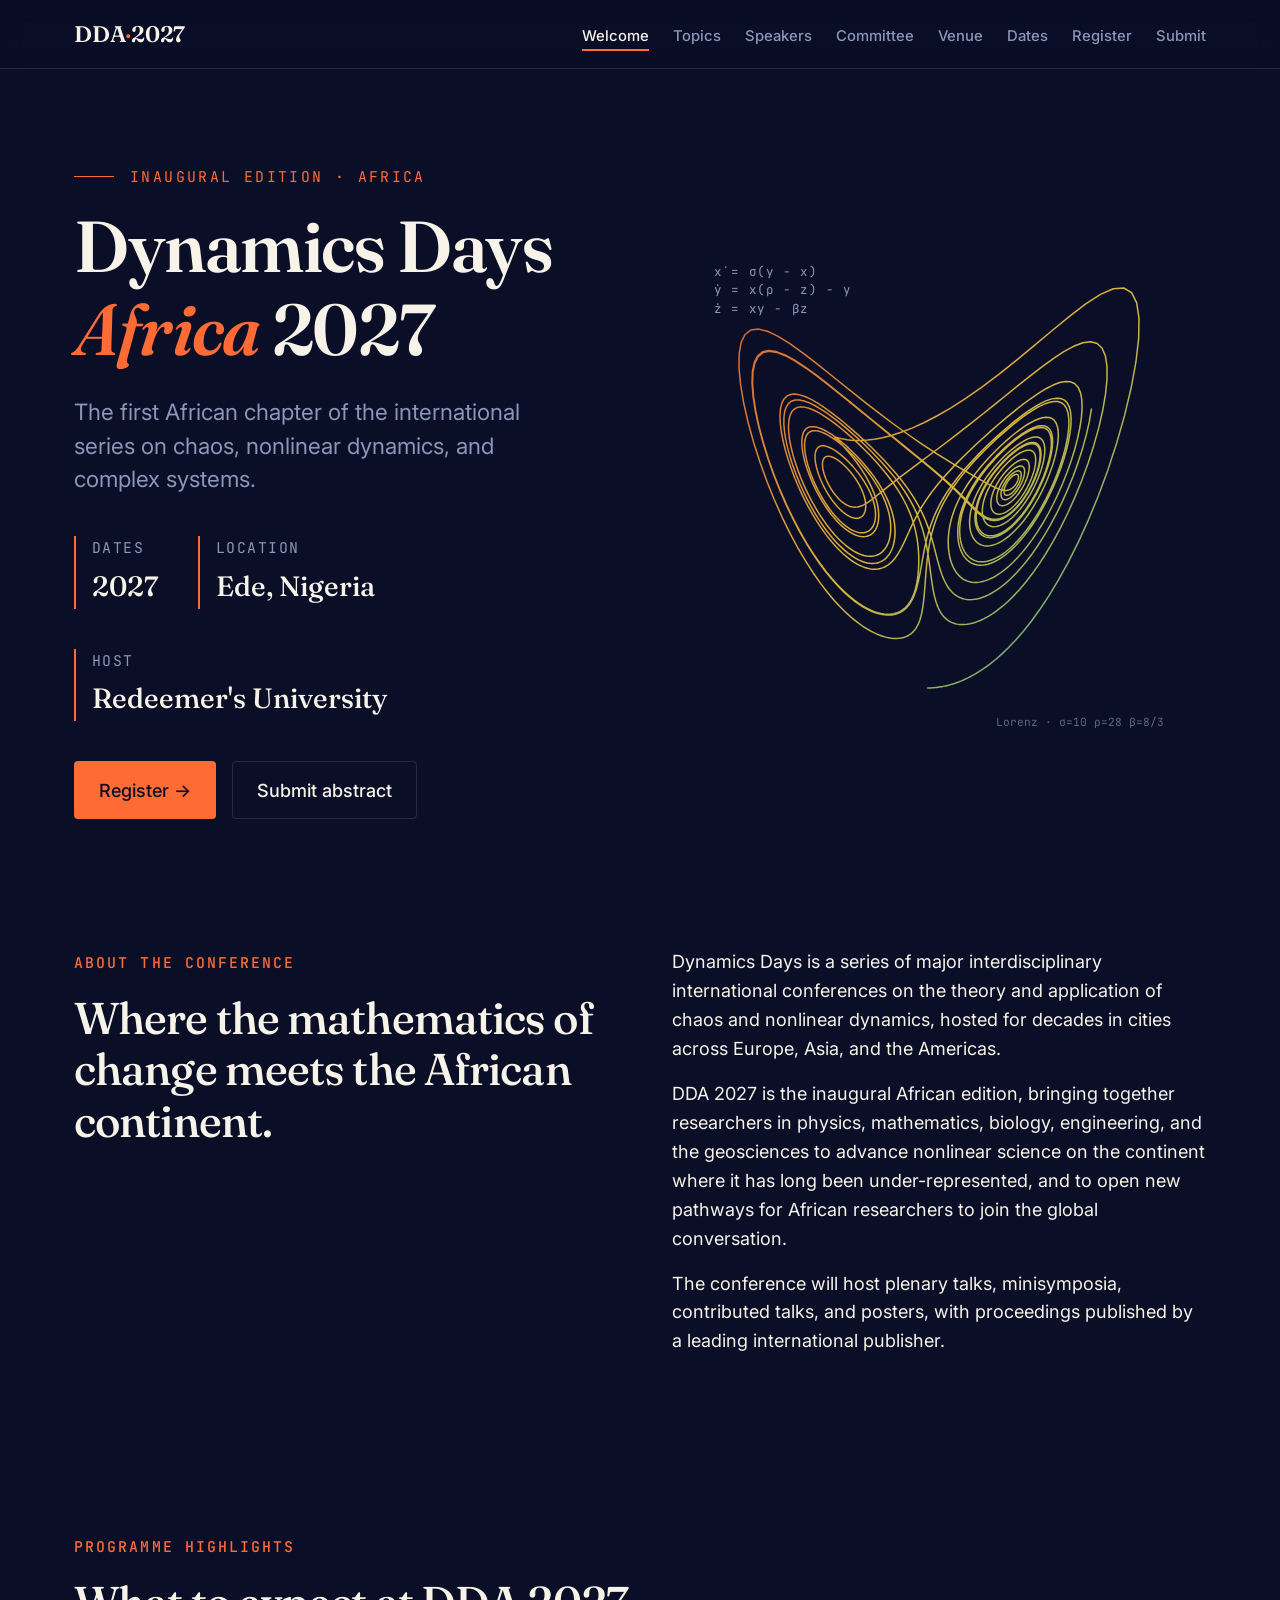
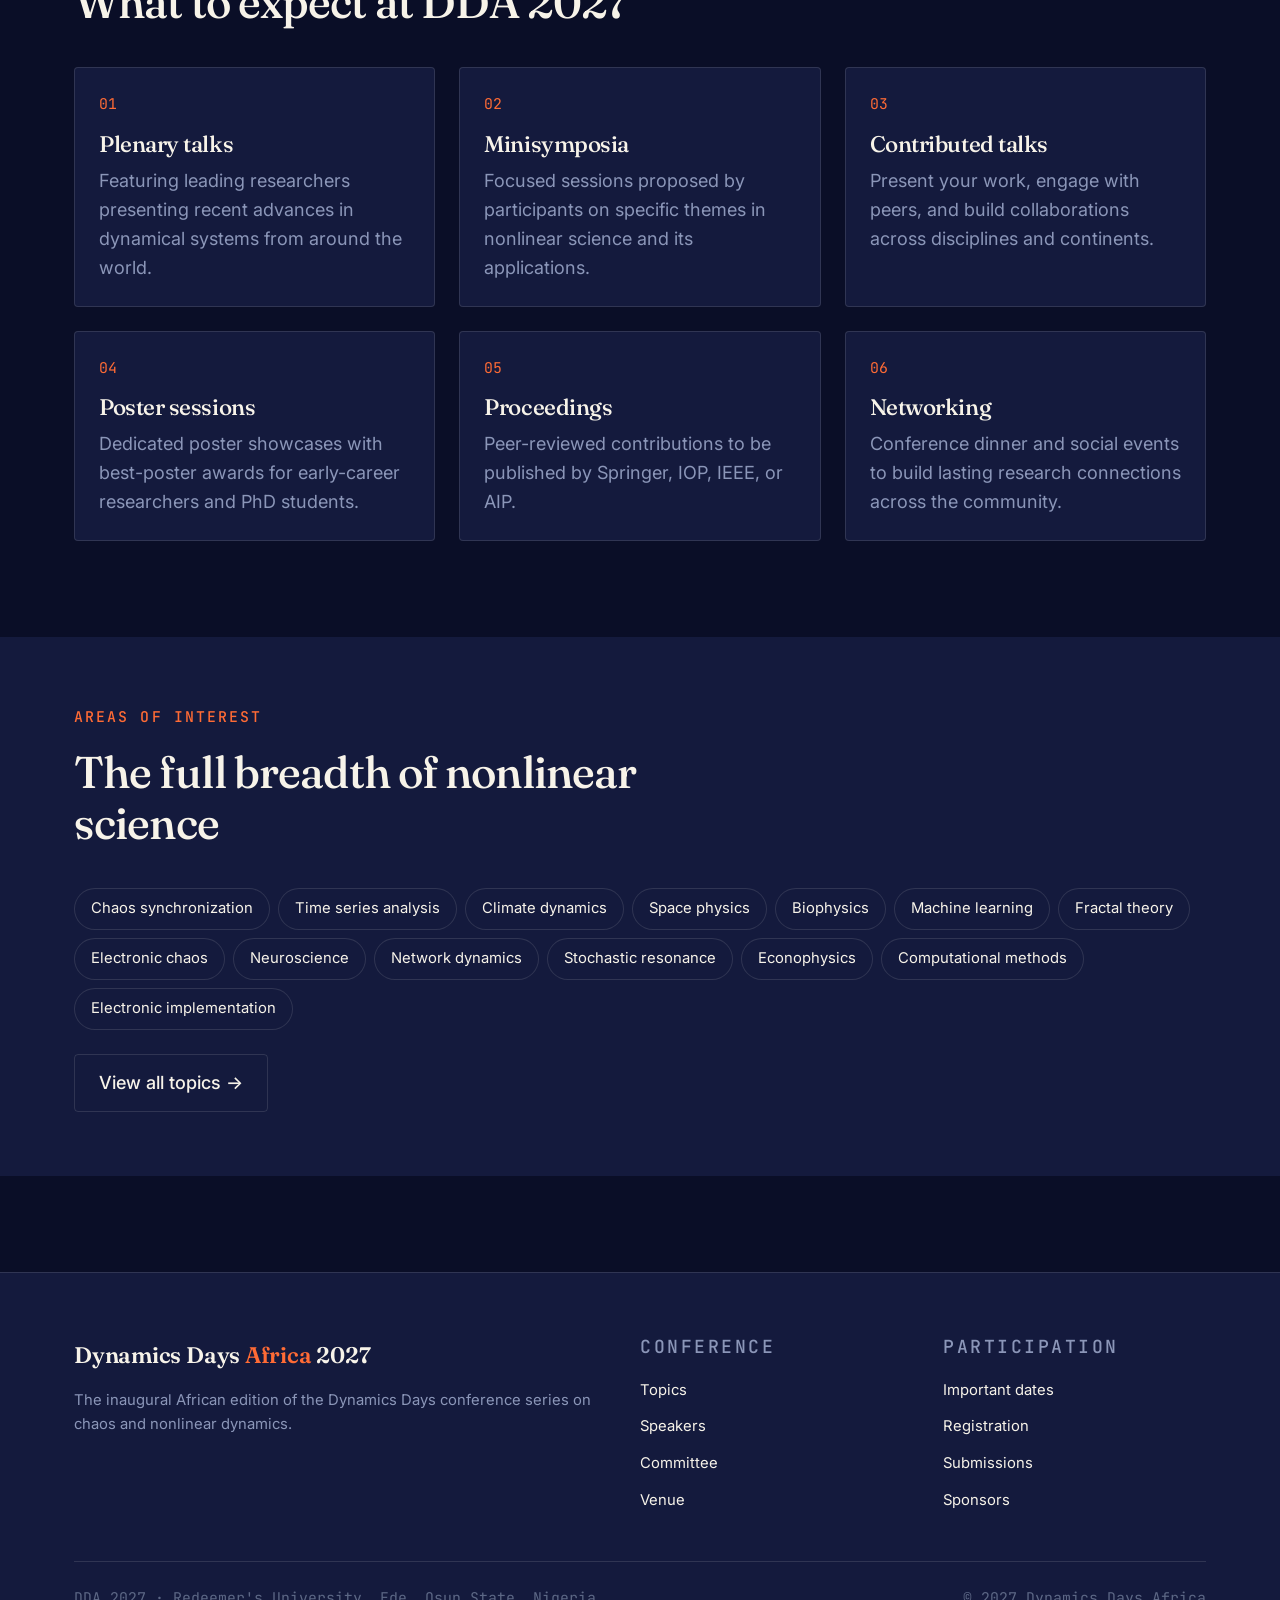
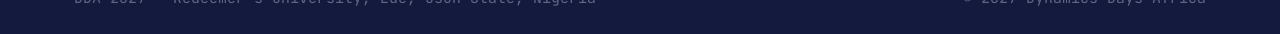
==== index.html @ 0ff4184d "Add files via upload" ====
<!DOCTYPE html>
<html lang="en">
<head>
  <meta charset="UTF-8">
  <meta name="viewport" content="width=device-width, initial-scale=1.0">
  <title>Dynamics Days Africa 2027 · Redeemer's University, Nigeria</title>
  <meta name="description" content="Inaugural Dynamics Days Africa 2027 conference on chaos, nonlinear dynamics, and complex systems. Redeemer's University, Ede, Osun State, Nigeria.">

  <link rel="preconnect" href="https://fonts.googleapis.com">
  <link rel="preconnect" href="https://fonts.gstatic.com" crossorigin>
  <link href="https://fonts.googleapis.com/css2?family=Fraunces:opsz,wght@9..144,400;9..144,500;9..144,600;9..144,700&family=Inter:wght@400;500;600&family=JetBrains+Mono:wght@400;500&display=swap" rel="stylesheet">

  <link rel="stylesheet" href="css/style.css">
  <style>
    @keyframes attractor-draw {
      to { stroke-dashoffset: 0; }
    }
  </style>
</head>
<body>

  <!-- Navigation -->
  <nav class="nav">
    <div class="nav-inner">
      <a href="index.html" class="nav-brand">DDA<span>·</span>2027</a>
      <button class="nav-toggle" aria-label="Menu">
        <svg viewBox="0 0 24 24" fill="none" stroke="currentColor" stroke-width="2"><line x1="3" y1="6" x2="21" y2="6"/><line x1="3" y1="12" x2="21" y2="12"/><line x1="3" y1="18" x2="21" y2="18"/></svg>
      </button>
      <ul class="nav-links">
        <li><a href="index.html">Welcome</a></li>
        <li><a href="topics.html">Topics</a></li>
        <li><a href="speakers.html">Speakers</a></li>
        <li><a href="committee.html">Committee</a></li>
        <li><a href="venue.html">Venue</a></li>
        <li><a href="dates.html">Dates</a></li>
        <li><a href="registration.html">Register</a></li>
        <li><a href="submission.html">Submit</a></li>
      </ul>
    </div>
  </nav>

  <!-- Hero -->
  <section class="hero">
    <div class="container">
      <div class="hero-inner">
        <div class="hero-text">
          <div class="hero-meta">Inaugural edition · Africa</div>
          <h1>Dynamics Days <span class="accent">Africa</span> 2027</h1>
          <p class="hero-tagline">The first African chapter of the international series on chaos, nonlinear dynamics, and complex systems.</p>

          <div class="hero-details">
            <div class="hero-detail">
              <div class="hero-detail-label">Dates</div>
              <div class="hero-detail-value">2027</div>
            </div>
            <div class="hero-detail">
              <div class="hero-detail-label">Location</div>
              <div class="hero-detail-value">Ede, Nigeria</div>
            </div>
            <div class="hero-detail">
              <div class="hero-detail-label">Host</div>
              <div class="hero-detail-value">Redeemer's University</div>
            </div>
          </div>

          <div class="hero-cta">
            <a href="registration.html" class="btn btn-primary">Register →</a>
            <a href="submission.html" class="btn btn-secondary">Submit abstract</a>
          </div>
        </div>

        <div class="attractor">
          <svg id="attractor-svg" viewBox="0 0 400 400" xmlns="http://www.w3.org/2000/svg">
            <defs>
              <linearGradient id="attractor-gradient" x1="0%" y1="0%" x2="100%" y2="100%">
                <stop offset="0%" stop-color="#FF6B35"/>
                <stop offset="50%" stop-color="#FFD23F"/>
                <stop offset="100%" stop-color="#40C9A2"/>
              </linearGradient>
            </defs>
            <text x="20" y="30" fill="#8B96B8" font-family="JetBrains Mono, monospace" font-size="10" letter-spacing="0.05em">ẋ = σ(y − x)</text>
            <text x="20" y="45" fill="#8B96B8" font-family="JetBrains Mono, monospace" font-size="10" letter-spacing="0.05em">ẏ = x(ρ − z) − y</text>
            <text x="20" y="60" fill="#8B96B8" font-family="JetBrains Mono, monospace" font-size="10" letter-spacing="0.05em">ż = xy − βz</text>
            <text x="380" y="390" fill="#5C6785" font-family="JetBrains Mono, monospace" font-size="9" text-anchor="end">Lorenz · σ=10 ρ=28 β=8/3</text>
          </svg>
        </div>
      </div>
    </div>
  </section>

  <!-- About -->
  <section class="section-tight">
    <div class="container">
      <div class="grid grid-2" style="gap: var(--gap-5);">
        <div>
          <span class="eyebrow">About the conference</span>
          <h2 style="margin-top: var(--gap-2); margin-bottom: var(--gap-3);">Where the mathematics of change meets the African continent.</h2>
        </div>
        <div class="prose">
          <p>Dynamics Days is a series of major interdisciplinary international conferences on the theory and application of chaos and nonlinear dynamics, hosted for decades in cities across Europe, Asia, and the Americas.</p>
          <p>DDA 2027 is the inaugural African edition, bringing together researchers in physics, mathematics, biology, engineering, and the geosciences to advance nonlinear science on the continent where it has long been under-represented, and to open new pathways for African researchers to join the global conversation.</p>
          <p>The conference will host plenary talks, minisymposia, contributed talks, and posters, with proceedings published by a leading international publisher.</p>
        </div>
      </div>
    </div>
  </section>

  <!-- Highlights -->
  <section class="section">
    <div class="container">
      <div class="section-header">
        <span class="eyebrow">Programme highlights</span>
        <h2 style="margin-top: var(--gap-2);">What to expect at DDA 2027</h2>
      </div>

      <div class="grid grid-3">
        <div class="card">
          <div class="card-num">01</div>
          <h3>Plenary talks</h3>
          <p>Featuring leading researchers presenting recent advances in dynamical systems from around the world.</p>
        </div>
        <div class="card">
          <div class="card-num">02</div>
          <h3>Minisymposia</h3>
          <p>Focused sessions proposed by participants on specific themes in nonlinear science and its applications.</p>
        </div>
        <div class="card">
          <div class="card-num">03</div>
          <h3>Contributed talks</h3>
          <p>Present your work, engage with peers, and build collaborations across disciplines and continents.</p>
        </div>
        <div class="card">
          <div class="card-num">04</div>
          <h3>Poster sessions</h3>
          <p>Dedicated poster showcases with best-poster awards for early-career researchers and PhD students.</p>
        </div>
        <div class="card">
          <div class="card-num">05</div>
          <h3>Proceedings</h3>
          <p>Peer-reviewed contributions to be published by Springer, IOP, IEEE, or AIP.</p>
        </div>
        <div class="card">
          <div class="card-num">06</div>
          <h3>Networking</h3>
          <p>Conference dinner and social events to build lasting research connections across the community.</p>
        </div>
      </div>
    </div>
  </section>

  <!-- Topics preview -->
  <section class="section-tight" style="background: var(--bg-elevated);">
    <div class="container">
      <div class="section-header">
        <span class="eyebrow">Areas of interest</span>
        <h2 style="margin-top: var(--gap-2);">The full breadth of nonlinear science</h2>
      </div>

      <div class="topics-grid">
        <span class="topic-pill">Chaos synchronization</span>
        <span class="topic-pill">Time series analysis</span>
        <span class="topic-pill">Climate dynamics</span>
        <span class="topic-pill">Space physics</span>
        <span class="topic-pill">Biophysics</span>
        <span class="topic-pill">Machine learning</span>
        <span class="topic-pill">Fractal theory</span>
        <span class="topic-pill">Electronic chaos</span>
        <span class="topic-pill">Neuroscience</span>
        <span class="topic-pill">Network dynamics</span>
        <span class="topic-pill">Stochastic resonance</span>
        <span class="topic-pill">Econophysics</span>
        <span class="topic-pill">Computational methods</span>
        <span class="topic-pill">Electronic implementation</span>
      </div>

      <div style="margin-top: var(--gap-3);">
        <a href="topics.html" class="btn btn-secondary">View all topics →</a>
      </div>
    </div>
  </section>

  <!-- Footer -->
  <footer class="footer">
    <div class="container">
      <div class="footer-grid">
        <div>
          <div class="nav-brand" style="margin-bottom: var(--gap-2);">Dynamics Days <span>Africa</span> 2027</div>
          <p style="color: var(--ink-muted); font-size: var(--step--1);">The inaugural African edition of the Dynamics Days conference series on chaos and nonlinear dynamics.</p>
        </div>
        <div>
          <h4>Conference</h4>
          <ul>
            <li><a href="topics.html">Topics</a></li>
            <li><a href="speakers.html">Speakers</a></li>
            <li><a href="committee.html">Committee</a></li>
            <li><a href="venue.html">Venue</a></li>
          </ul>
        </div>
        <div>
          <h4>Participation</h4>
          <ul>
            <li><a href="dates.html">Important dates</a></li>
            <li><a href="registration.html">Registration</a></li>
            <li><a href="submission.html">Submissions</a></li>
            <li><a href="sponsors.html">Sponsors</a></li>
          </ul>
        </div>
      </div>
      <div class="footer-bottom">
        <div>DDA 2027 · Redeemer's University, Ede, Osun State, Nigeria</div>
        <div>© 2027 Dynamics Days Africa</div>
      </div>
    </div>
  </footer>

  <script src="js/main.js"></script>
</body>
</html>
---- css/style.css ----
/* ============================================================
   Dynamics Days Africa 2027 — Stylesheet
   ============================================================ */

:root {
  /* Palette */
  --bg: #0A0E27;
  --bg-elevated: #141A3D;
  --bg-surface: #1F2951;
  --ink: #F7F3E9;
  --ink-muted: #8B96B8;
  --ink-dim: #5C6785;
  --accent: #FF6B35;
  --accent-2: #40C9A2;
  --gold: #FFD23F;
  --rule: rgba(247, 243, 233, 0.12);

  /* Typography */
  --font-display: "Fraunces", "Playfair Display", Georgia, serif;
  --font-body: "Inter", -apple-system, BlinkMacSystemFont, "Segoe UI", sans-serif;
  --font-mono: "JetBrains Mono", "Menlo", "Courier New", monospace;

  /* Scale */
  --step--1: clamp(0.83rem, 0.80rem + 0.16vw, 0.94rem);
  --step-0: clamp(1rem, 0.95rem + 0.24vw, 1.13rem);
  --step-1: clamp(1.20rem, 1.13rem + 0.35vw, 1.42rem);
  --step-2: clamp(1.44rem, 1.34rem + 0.51vw, 1.80rem);
  --step-3: clamp(1.73rem, 1.60rem + 0.75vw, 2.28rem);
  --step-4: clamp(2.07rem, 1.90rem + 1.10vw, 2.89rem);
  --step-5: clamp(2.49rem, 2.24rem + 1.60vw, 3.66rem);
  --step-6: clamp(2.99rem, 2.65rem + 2.32vw, 4.64rem);

  /* Spacing */
  --gap-1: 0.5rem;
  --gap-2: 1rem;
  --gap-3: 1.5rem;
  --gap-4: 2.5rem;
  --gap-5: 4rem;
  --gap-6: 6rem;

  /* Container */
  --container: 1180px;
  --radius: 4px;
}

* {
  box-sizing: border-box;
  margin: 0;
  padding: 0;
}

html {
  scroll-behavior: smooth;
}

body {
  font-family: var(--font-body);
  font-size: var(--step-0);
  line-height: 1.6;
  color: var(--ink);
  background: var(--bg);
  min-height: 100vh;
  -webkit-font-smoothing: antialiased;
  -moz-osx-font-smoothing: grayscale;
  overflow-x: hidden;
}

/* ============================================================
   Typography
   ============================================================ */

h1, h2, h3, h4 {
  font-family: var(--font-display);
  font-weight: 500;
  line-height: 1.15;
  letter-spacing: -0.02em;
  color: var(--ink);
}

h1 { font-size: var(--step-6); font-weight: 600; }
h2 { font-size: var(--step-4); }
h3 { font-size: var(--step-2); }
h4 { font-size: var(--step-1); }

p {
  margin-bottom: var(--gap-2);
  color: var(--ink);
  max-width: 68ch;
}

a {
  color: var(--accent);
  text-decoration: none;
  transition: color 0.2s ease;
}

a:hover {
  color: var(--gold);
}

.eyebrow {
  font-family: var(--font-mono);
  font-size: var(--step--1);
  text-transform: uppercase;
  letter-spacing: 0.14em;
  color: var(--accent);
  font-weight: 500;
}

.mono {
  font-family: var(--font-mono);
  font-size: 0.94em;
  color: var(--ink-muted);
}

/* ============================================================
   Layout
   ============================================================ */

.container {
  max-width: var(--container);
  margin: 0 auto;
  padding: 0 var(--gap-3);
}

.section {
  padding: var(--gap-6) 0;
}

.section-tight {
  padding: var(--gap-5) 0;
}

/* ============================================================
   Navigation
   ============================================================ */

.nav {
  position: sticky;
  top: 0;
  z-index: 100;
  background: rgba(10, 14, 39, 0.85);
  backdrop-filter: blur(12px);
  -webkit-backdrop-filter: blur(12px);
  border-bottom: 1px solid var(--rule);
}

.nav-inner {
  max-width: var(--container);
  margin: 0 auto;
  padding: var(--gap-2) var(--gap-3);
  display: flex;
  align-items: center;
  justify-content: space-between;
  gap: var(--gap-3);
}

.nav-brand {
  font-family: var(--font-display);
  font-weight: 600;
  font-size: var(--step-1);
  color: var(--ink);
  letter-spacing: -0.01em;
}

.nav-brand span {
  color: var(--accent);
}

.nav-links {
  display: flex;
  gap: var(--gap-3);
  list-style: none;
  align-items: center;
}

.nav-links a {
  color: var(--ink-muted);
  font-size: var(--step--1);
  font-weight: 500;
  transition: color 0.2s ease;
  position: relative;
}

.nav-links a:hover,
.nav-links a.active {
  color: var(--ink);
}

.nav-links a.active::after {
  content: "";
  position: absolute;
  bottom: -6px;
  left: 0;
  right: 0;
  height: 2px;
  background: var(--accent);
}

.nav-toggle {
  display: none;
  background: none;
  border: none;
  color: var(--ink);
  cursor: pointer;
  padding: 0.5rem;
}

.nav-toggle svg {
  width: 24px;
  height: 24px;
}

/* ============================================================
   Hero
   ============================================================ */

.hero {
  position: relative;
  padding: var(--gap-6) 0 var(--gap-5);
  overflow: hidden;
}

.hero-inner {
  position: relative;
  z-index: 2;
  display: grid;
  grid-template-columns: 1fr 1fr;
  gap: var(--gap-5);
  align-items: center;
}

.hero-meta {
  font-family: var(--font-mono);
  font-size: var(--step--1);
  text-transform: uppercase;
  letter-spacing: 0.16em;
  color: var(--accent);
  margin-bottom: var(--gap-2);
  display: flex;
  align-items: center;
  gap: var(--gap-2);
}

.hero-meta::before {
  content: "";
  width: 40px;
  height: 1px;
  background: var(--accent);
}

.hero h1 {
  margin-bottom: var(--gap-3);
}

.hero h1 .accent {
  color: var(--accent);
  font-style: italic;
}

.hero-tagline {
  font-size: var(--step-1);
  color: var(--ink-muted);
  margin-bottom: var(--gap-4);
  max-width: 32ch;
  line-height: 1.5;
}

.hero-details {
  display: flex;
  gap: var(--gap-4);
  margin-bottom: var(--gap-4);
  flex-wrap: wrap;
}

.hero-detail {
  border-left: 2px solid var(--accent);
  padding-left: var(--gap-2);
}

.hero-detail-label {
  font-family: var(--font-mono);
  font-size: var(--step--1);
  text-transform: uppercase;
  letter-spacing: 0.1em;
  color: var(--ink-muted);
  margin-bottom: 0.25rem;
}

.hero-detail-value {
  font-family: var(--font-display);
  font-size: var(--step-2);
  font-weight: 500;
  color: var(--ink);
}

.hero-cta {
  display: flex;
  gap: var(--gap-2);
  flex-wrap: wrap;
}

.attractor {
  position: relative;
  width: 100%;
  aspect-ratio: 1 / 1;
  max-width: 500px;
  margin: 0 auto;
}

.attractor svg {
  width: 100%;
  height: 100%;
}

/* ============================================================
   Buttons
   ============================================================ */

.btn {
  display: inline-flex;
  align-items: center;
  gap: 0.5rem;
  padding: 0.85rem 1.5rem;
  font-family: var(--font-body);
  font-size: var(--step-0);
  font-weight: 500;
  border-radius: var(--radius);
  cursor: pointer;
  transition: all 0.2s ease;
  border: 1px solid transparent;
  text-decoration: none;
}

.btn-primary {
  background: var(--accent);
  color: var(--bg);
}

.btn-primary:hover {
  background: var(--gold);
  color: var(--bg);
  transform: translateY(-1px);
}

.btn-secondary {
  background: transparent;
  color: var(--ink);
  border-color: var(--rule);
}

.btn-secondary:hover {
  border-color: var(--ink);
  color: var(--ink);
}

/* ============================================================
   Content sections
   ============================================================ */

.section-header {
  margin-bottom: var(--gap-4);
  max-width: 40rem;
}

.section-header h2 {
  margin-bottom: var(--gap-2);
}

.section-header p {
  color: var(--ink-muted);
  font-size: var(--step-1);
}

.divider {
  height: 1px;
  background: var(--rule);
  margin: var(--gap-4) 0;
}

/* Card grids */

.grid {
  display: grid;
  gap: var(--gap-3);
}

.grid-2 { grid-template-columns: repeat(2, 1fr); }
.grid-3 { grid-template-columns: repeat(3, 1fr); }
.grid-4 { grid-template-columns: repeat(4, 1fr); }

.card {
  background: var(--bg-elevated);
  border: 1px solid var(--rule);
  border-radius: var(--radius);
  padding: var(--gap-3);
  transition: all 0.2s ease;
}

.card:hover {
  border-color: rgba(255, 107, 53, 0.3);
  transform: translateY(-2px);
}

.card-num {
  font-family: var(--font-mono);
  font-size: var(--step--1);
  color: var(--accent);
  margin-bottom: var(--gap-2);
}

.card h3 {
  font-size: var(--step-1);
  margin-bottom: var(--gap-1);
}

.card p {
  color: var(--ink-muted);
  font-size: var(--step-0);
  margin-bottom: 0;
}

/* Topics list — pill style */

.topics-grid {
  display: flex;
  flex-wrap: wrap;
  gap: var(--gap-1);
  margin-top: var(--gap-3);
}

.topic-pill {
  background: var(--bg-elevated);
  border: 1px solid var(--rule);
  border-radius: 999px;
  padding: 0.5rem 1rem;
  font-size: var(--step--1);
  color: var(--ink);
  transition: all 0.2s ease;
  font-family: var(--font-body);
}

.topic-pill:hover {
  border-color: var(--accent);
  color: var(--accent);
  cursor: default;
}

/* Speaker/committee card */

.person-card {
  background: var(--bg-elevated);
  border: 1px solid var(--rule);
  border-radius: var(--radius);
  padding: var(--gap-3);
  display: flex;
  gap: var(--gap-3);
  align-items: flex-start;
  transition: all 0.2s ease;
}

.person-card:hover {
  border-color: rgba(255, 107, 53, 0.3);
}

.person-avatar {
  width: 56px;
  height: 56px;
  border-radius: 50%;
  background: linear-gradient(135deg, var(--accent), var(--gold));
  color: var(--bg);
  display: flex;
  align-items: center;
  justify-content: center;
  font-family: var(--font-display);
  font-weight: 600;
  font-size: var(--step-1);
  flex-shrink: 0;
}

.person-info h4 {
  font-size: var(--step-1);
  margin-bottom: 0.25rem;
}

.person-affiliation {
  color: var(--ink-muted);
  font-size: var(--step--1);
}

/* Dates timeline */

.timeline {
  position: relative;
  padding-left: var(--gap-3);
}

.timeline::before {
  content: "";
  position: absolute;
  left: 0;
  top: 0;
  bottom: 0;
  width: 2px;
  background: var(--rule);
}

.timeline-item {
  position: relative;
  padding-bottom: var(--gap-4);
}

.timeline-item::before {
  content: "";
  position: absolute;
  left: calc(-1 * var(--gap-3) - 4px);
  top: 6px;
  width: 10px;
  height: 10px;
  border-radius: 50%;
  background: var(--accent);
  box-shadow: 0 0 0 3px var(--bg);
}

.timeline-item .mono {
  color: var(--accent);
  font-size: var(--step--1);
  text-transform: uppercase;
  letter-spacing: 0.1em;
  margin-bottom: 0.25rem;
  display: block;
}

.timeline-item h4 {
  font-size: var(--step-1);
  margin-bottom: 0.25rem;
}

.timeline-item p {
  color: var(--ink-muted);
  font-size: var(--step-0);
  margin-bottom: 0;
}

/* Registration fee table */

.fee-table {
  border: 1px solid var(--rule);
  border-radius: var(--radius);
  overflow: hidden;
}

.fee-row {
  display: grid;
  grid-template-columns: 2fr 1fr;
  padding: var(--gap-3);
  border-bottom: 1px solid var(--rule);
  align-items: center;
}

.fee-row:last-child {
  border-bottom: none;
}

.fee-row:hover {
  background: var(--bg-elevated);
}

.fee-label h4 {
  font-size: var(--step-1);
  margin-bottom: 0.25rem;
}

.fee-label p {
  color: var(--ink-muted);
  font-size: var(--step--1);
  margin-bottom: 0;
}

.fee-amount {
  font-family: var(--font-display);
  font-size: var(--step-3);
  font-weight: 500;
  color: var(--accent);
  text-align: right;
}

/* Footer */

.footer {
  background: var(--bg-elevated);
  padding: var(--gap-5) 0 var(--gap-3);
  border-top: 1px solid var(--rule);
  margin-top: var(--gap-6);
}

.footer-grid {
  display: grid;
  grid-template-columns: 2fr 1fr 1fr;
  gap: var(--gap-4);
  margin-bottom: var(--gap-4);
}

.footer h4 {
  font-size: var(--step-0);
  text-transform: uppercase;
  letter-spacing: 0.14em;
  font-family: var(--font-mono);
  color: var(--ink-muted);
  margin-bottom: var(--gap-2);
  font-weight: 500;
}

.footer ul {
  list-style: none;
}

.footer li {
  margin-bottom: 0.5rem;
}

.footer a {
  color: var(--ink);
  font-size: var(--step--1);
}

.footer a:hover {
  color: var(--accent);
}

.footer-bottom {
  padding-top: var(--gap-3);
  border-top: 1px solid var(--rule);
  display: flex;
  justify-content: space-between;
  align-items: center;
  color: var(--ink-dim);
  font-size: var(--step--1);
  font-family: var(--font-mono);
  flex-wrap: wrap;
  gap: var(--gap-2);
}

/* Page header (for non-index pages) */

.page-header {
  padding: var(--gap-5) 0 var(--gap-4);
  border-bottom: 1px solid var(--rule);
}

.page-header .eyebrow {
  margin-bottom: var(--gap-2);
  display: block;
}

.page-header h1 {
  font-size: var(--step-5);
  margin-bottom: var(--gap-2);
}

.page-header p {
  color: var(--ink-muted);
  font-size: var(--step-1);
  max-width: 50rem;
}

/* ============================================================
   Content prose blocks
   ============================================================ */

.prose {
  max-width: 42rem;
}

.prose p {
  margin-bottom: var(--gap-2);
  color: var(--ink);
}

.prose h3 {
  margin-top: var(--gap-4);
  margin-bottom: var(--gap-2);
  font-size: var(--step-2);
  color: var(--ink);
}

.prose ul {
  list-style: none;
  margin-bottom: var(--gap-3);
}

.prose ul li {
  padding-left: 1.5rem;
  position: relative;
  margin-bottom: 0.5rem;
  color: var(--ink);
}

.prose ul li::before {
  content: "→";
  position: absolute;
  left: 0;
  color: var(--accent);
  font-family: var(--font-mono);
}

.prose a {
  border-bottom: 1px solid var(--accent);
}

/* ============================================================
   Responsive
   ============================================================ */

@media (max-width: 900px) {
  .hero-inner {
    grid-template-columns: 1fr;
    text-align: left;
  }

  .attractor {
    max-width: 350px;
    order: -1;
  }

  .grid-3, .grid-4 {
    grid-template-columns: repeat(2, 1fr);
  }

  .footer-grid {
    grid-template-columns: 1fr 1fr;
  }
}

@media (max-width: 640px) {
  .nav-links {
    display: none;
    position: absolute;
    top: 100%;
    left: 0;
    right: 0;
    background: var(--bg-elevated);
    flex-direction: column;
    padding: var(--gap-2);
    gap: var(--gap-1);
    border-bottom: 1px solid var(--rule);
  }

  .nav-links.open {
    display: flex;
  }

  .nav-links a {
    padding: 0.75rem;
    width: 100%;
  }

  .nav-toggle {
    display: block;
  }

  .grid-2, .grid-3, .grid-4 {
    grid-template-columns: 1fr;
  }

  .footer-grid {
    grid-template-columns: 1fr;
  }

  .fee-row {
    grid-template-columns: 1fr;
    gap: var(--gap-1);
  }

  .fee-amount {
    text-align: left;
  }

  .hero-details {
    flex-direction: column;
    gap: var(--gap-2);
  }
}

@media (prefers-reduced-motion: reduce) {
  * {
    animation-duration: 0.01ms !important;
    transition-duration: 0.01ms !important;
  }
}
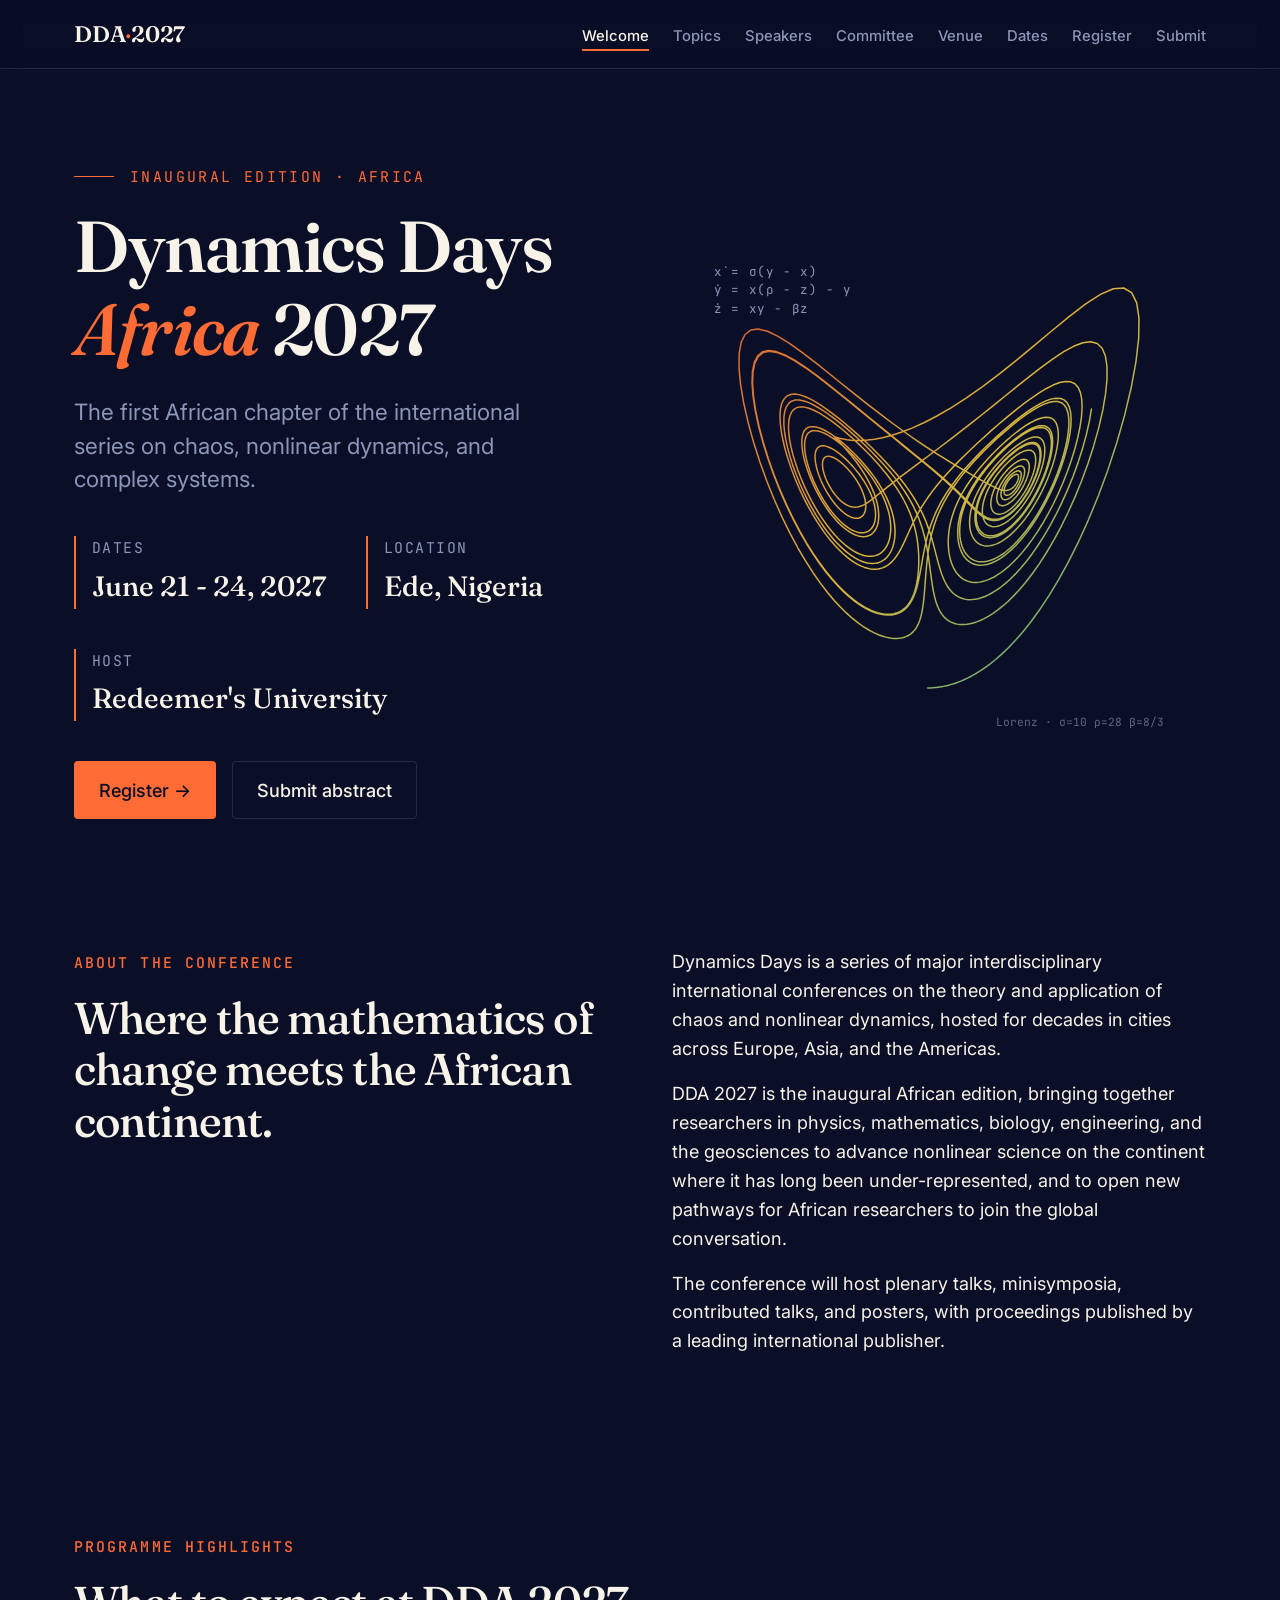
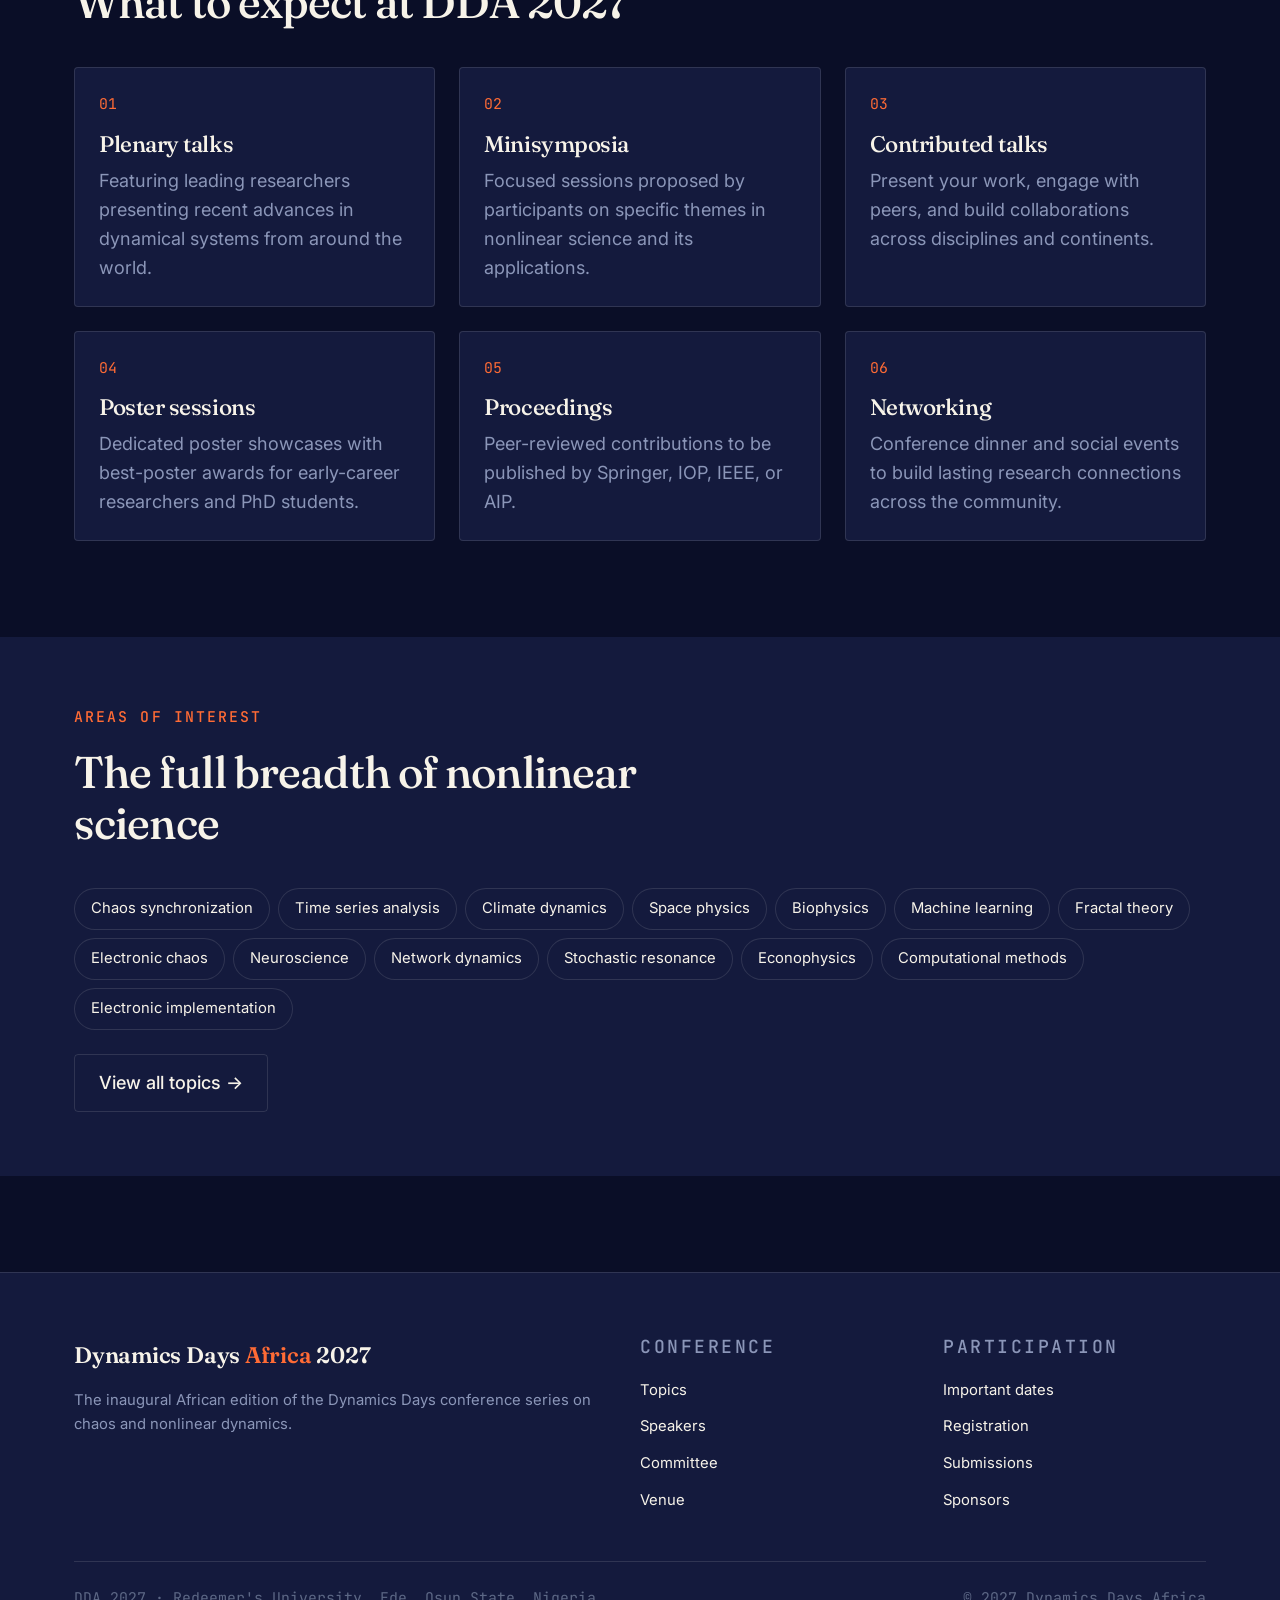
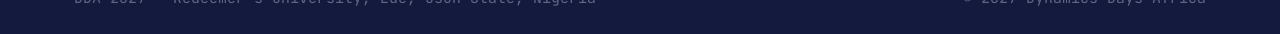
==== commit 6e790d07: "Update index.html" ====
--- a/index.html
+++ b/index.html
@@ -51,7 +51,7 @@
           <div class="hero-details">
             <div class="hero-detail">
               <div class="hero-detail-label">Dates</div>
-              <div class="hero-detail-value">2027</div>
+              <div class="hero-detail-value">June 21 - 24, 2027</div>
             </div>
             <div class="hero-detail">
               <div class="hero-detail-label">Location</div>
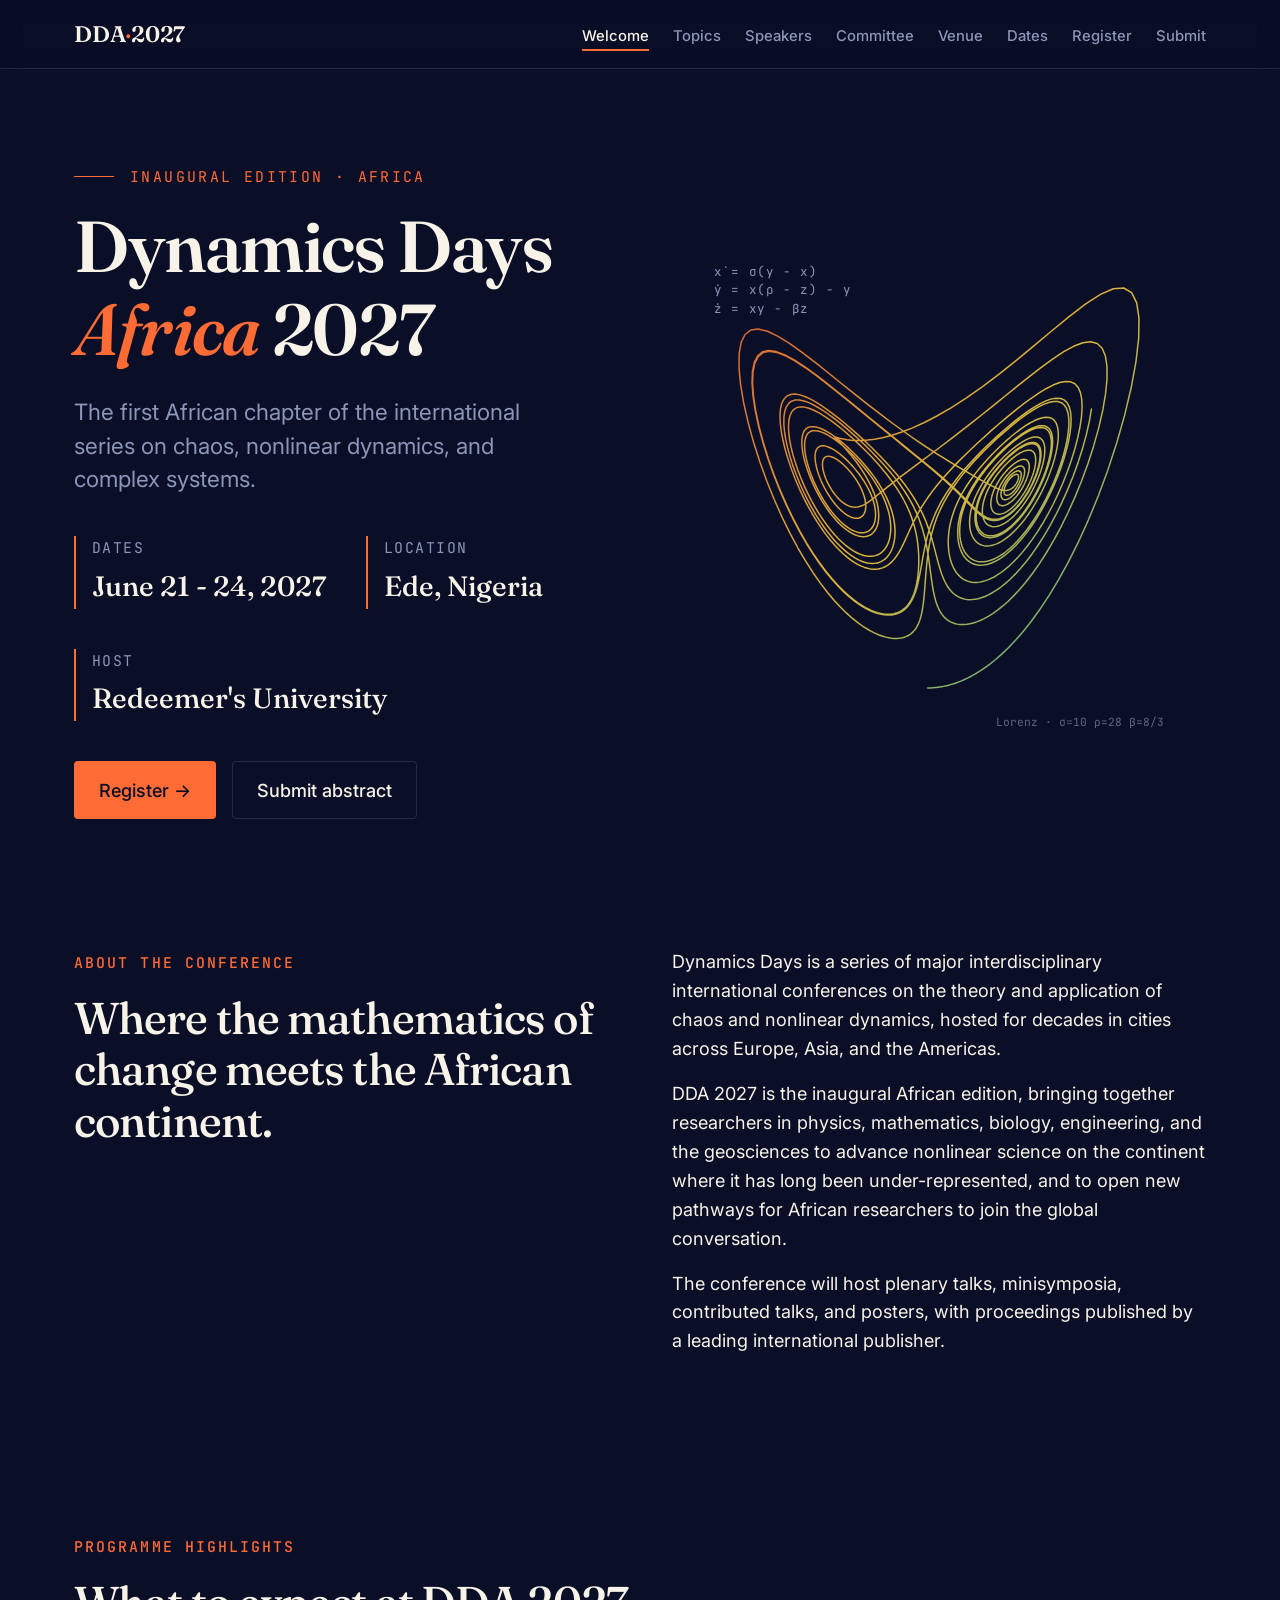
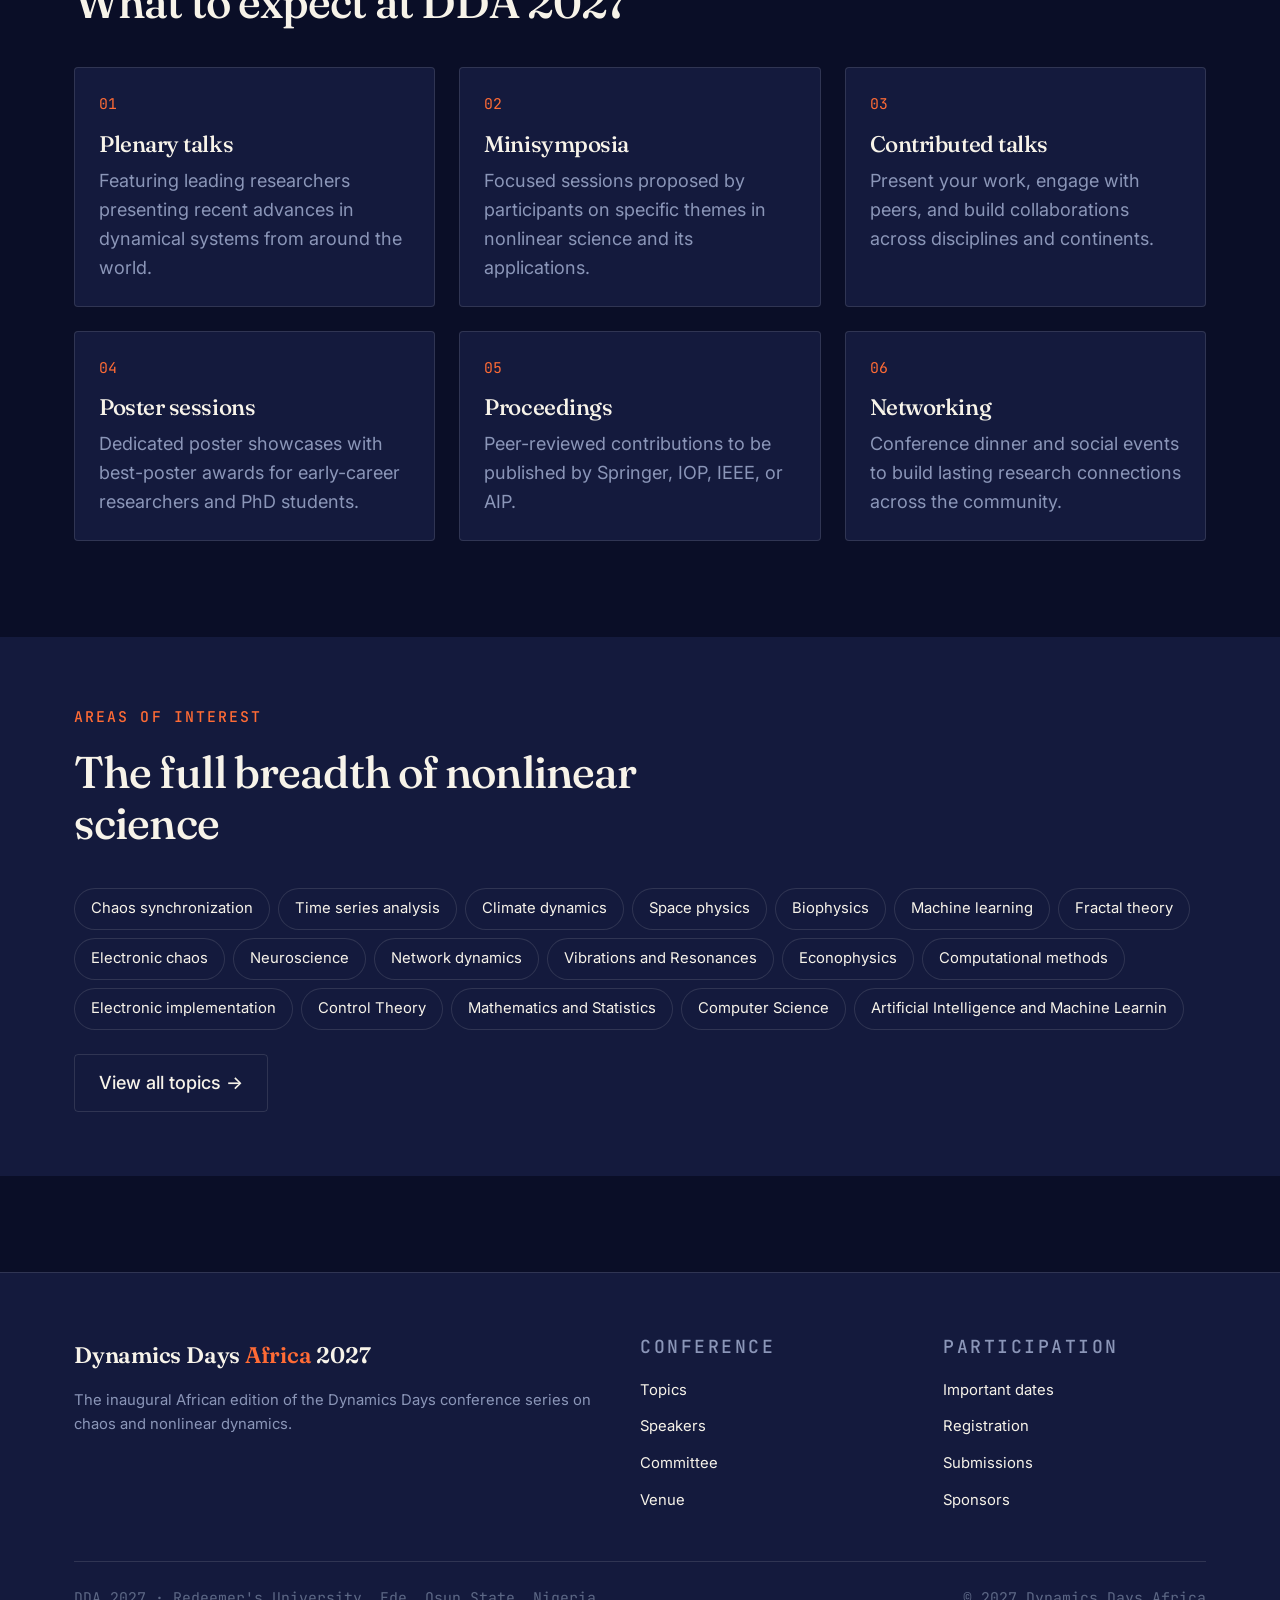
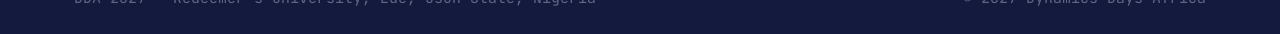
==== commit 1f2a336a: "Update index.html" ====
--- a/index.html
+++ b/index.html
@@ -167,10 +167,14 @@
         <span class="topic-pill">Electronic chaos</span>
         <span class="topic-pill">Neuroscience</span>
         <span class="topic-pill">Network dynamics</span>
-        <span class="topic-pill">Stochastic resonance</span>
+        <span class="topic-pill">Vibrations and Resonances</span>
         <span class="topic-pill">Econophysics</span>
         <span class="topic-pill">Computational methods</span>
         <span class="topic-pill">Electronic implementation</span>
+        <span class="topic-pill">Control Theory</span>
+        <span class="topic-pill">Mathematics and Statistics </span>
+        <span class="topic-pill">Computer Science </span>
+        <span class="topic-pill">Artificial Intelligence and Machine Learnin </span>
       </div>
 
       <div style="margin-top: var(--gap-3);">
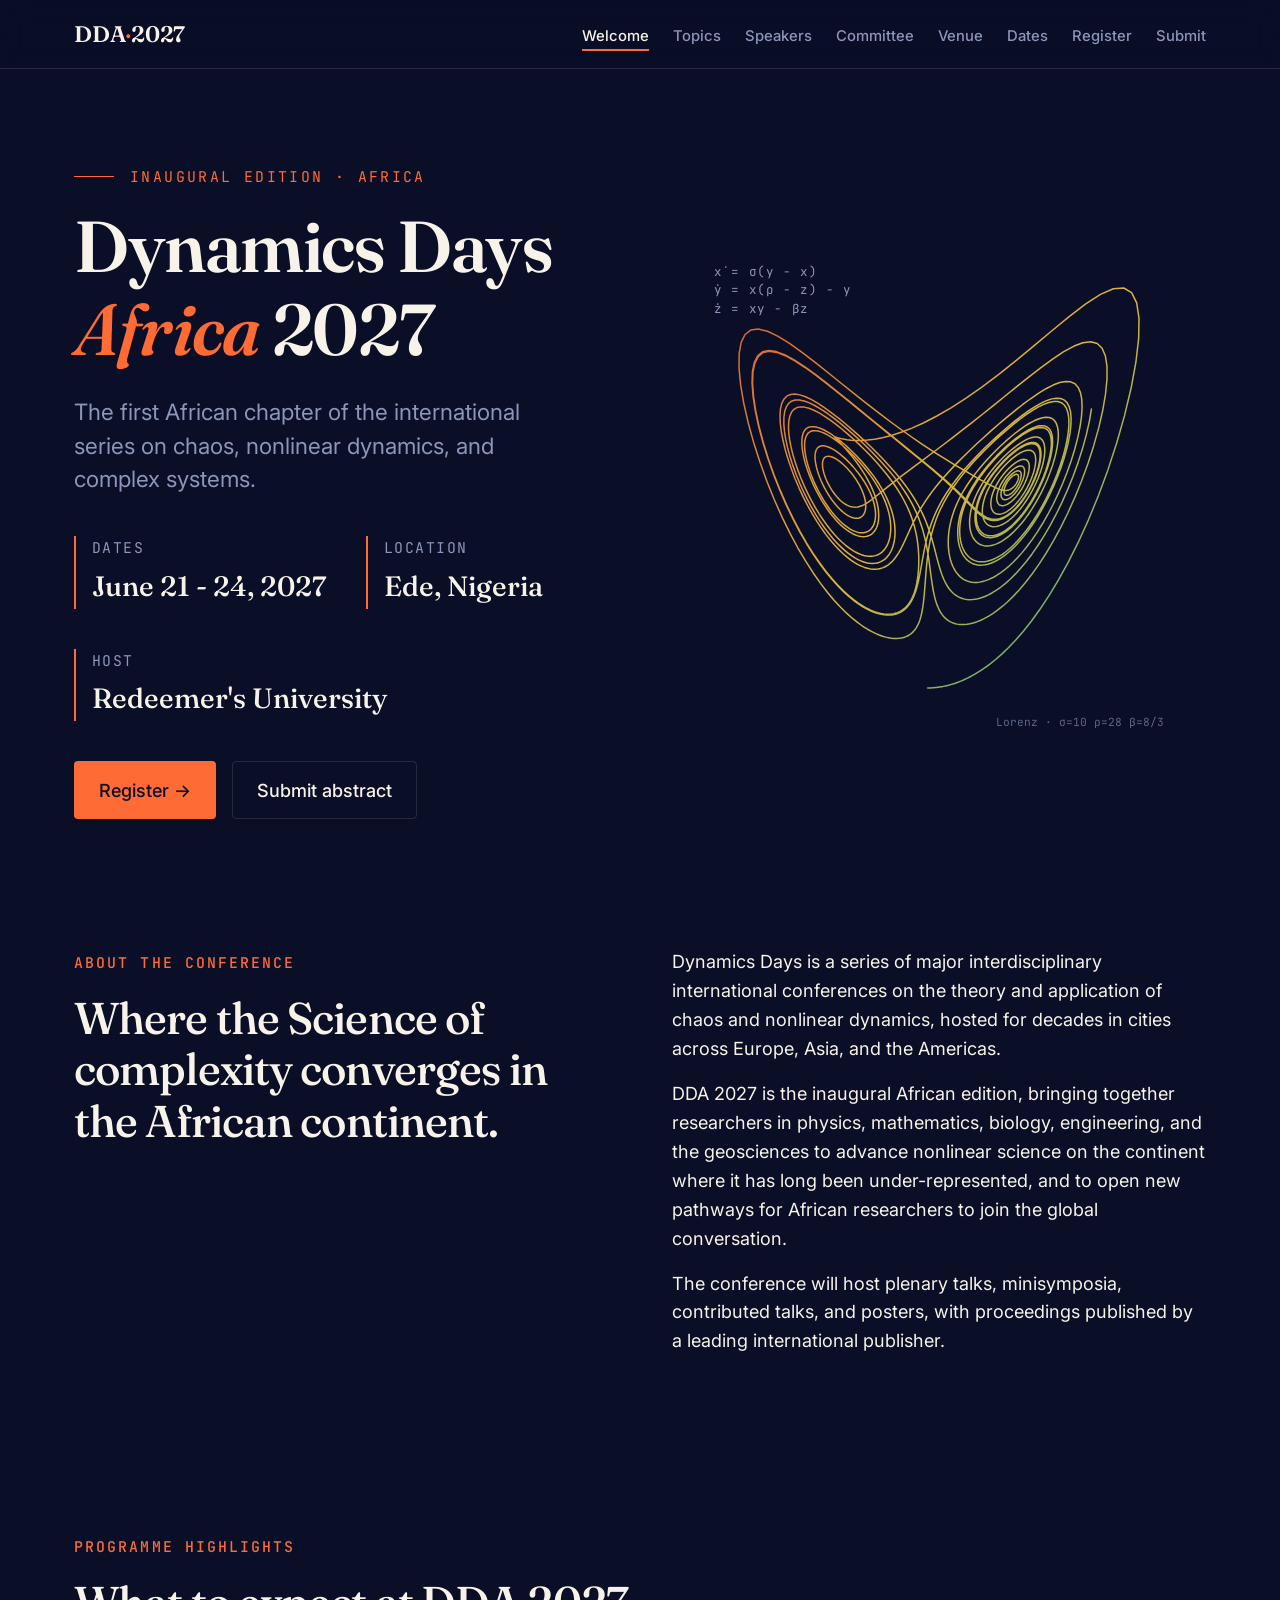
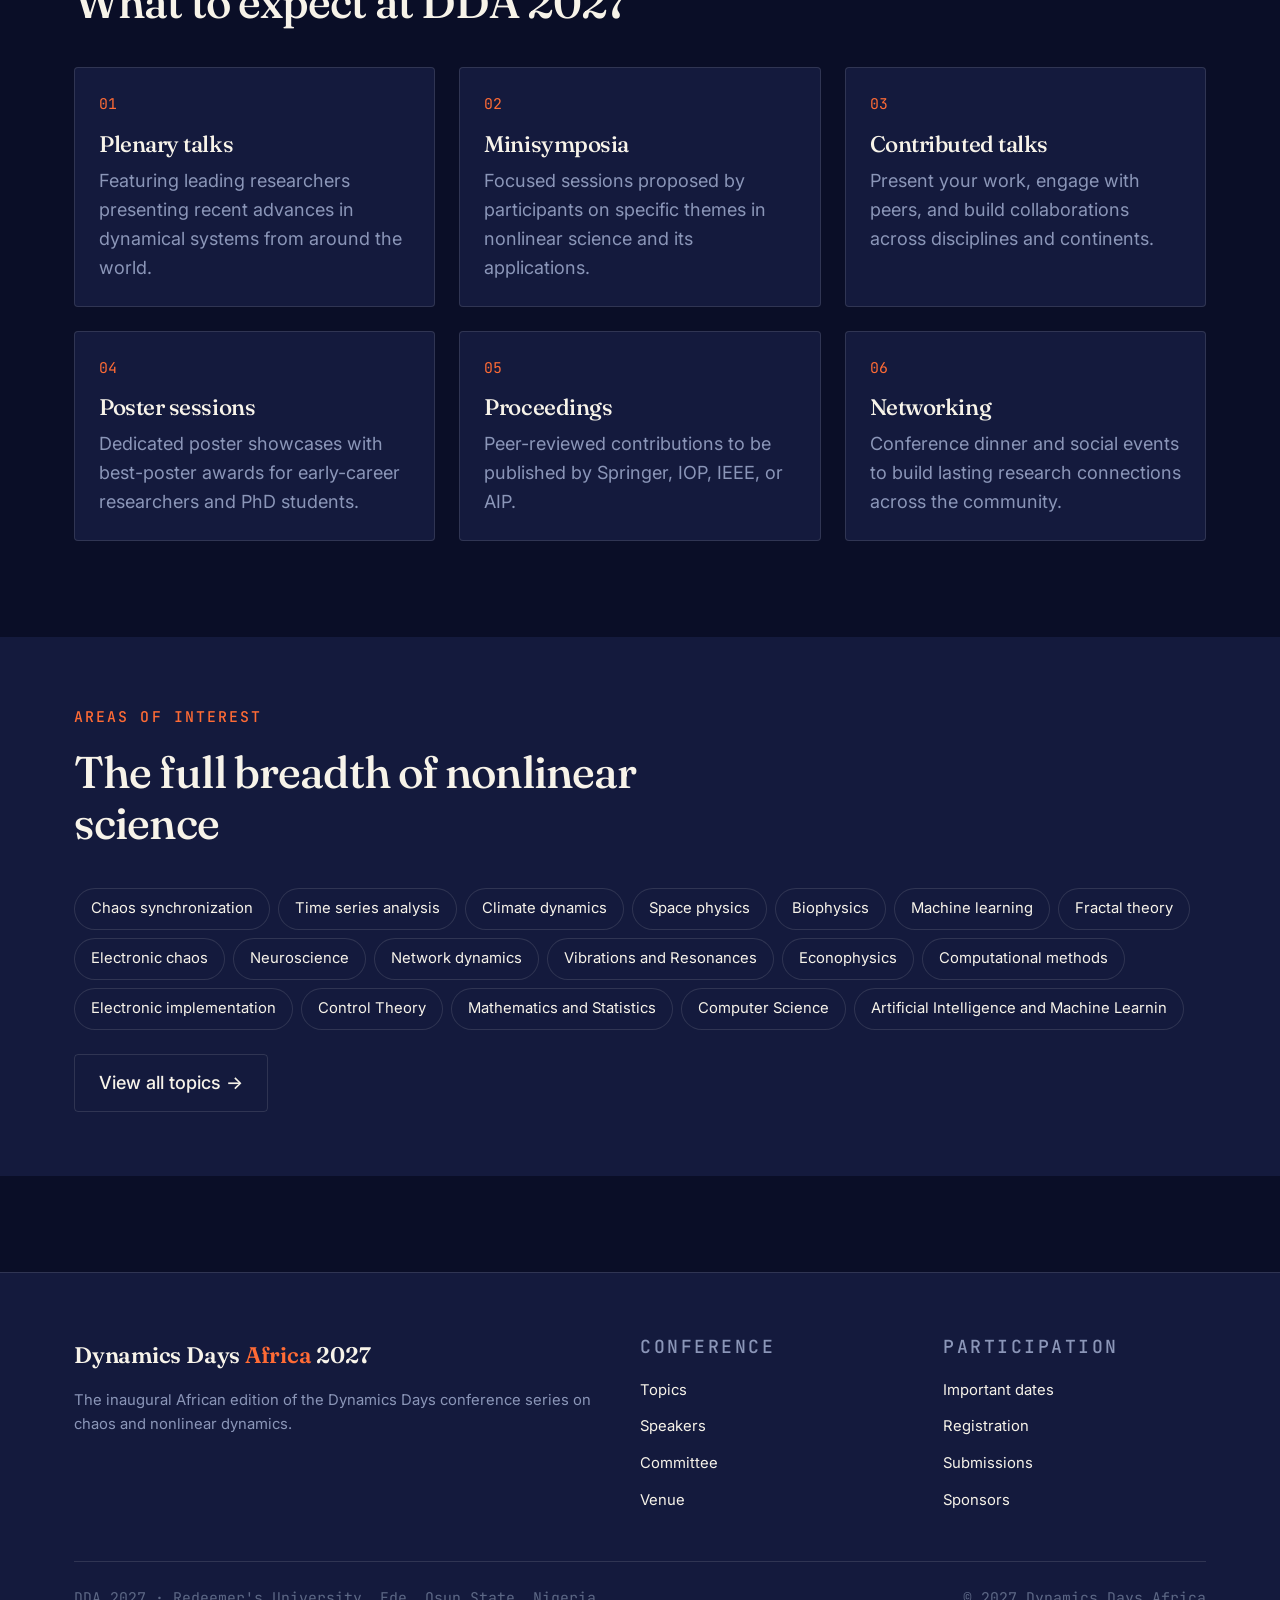
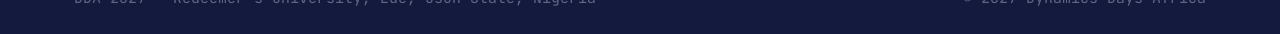
==== commit 9c73e4d7: "Update index.html" ====
--- a/index.html
+++ b/index.html
@@ -94,7 +94,7 @@
       <div class="grid grid-2" style="gap: var(--gap-5);">
         <div>
           <span class="eyebrow">About the conference</span>
-          <h2 style="margin-top: var(--gap-2); margin-bottom: var(--gap-3);">Where the mathematics of change meets the African continent.</h2>
+          <h2 style="margin-top: var(--gap-2); margin-bottom: var(--gap-3);">Where the Science of complexity converges in the African continent.</h2>
         </div>
         <div class="prose">
           <p>Dynamics Days is a series of major interdisciplinary international conferences on the theory and application of chaos and nonlinear dynamics, hosted for decades in cities across Europe, Asia, and the Americas.</p>
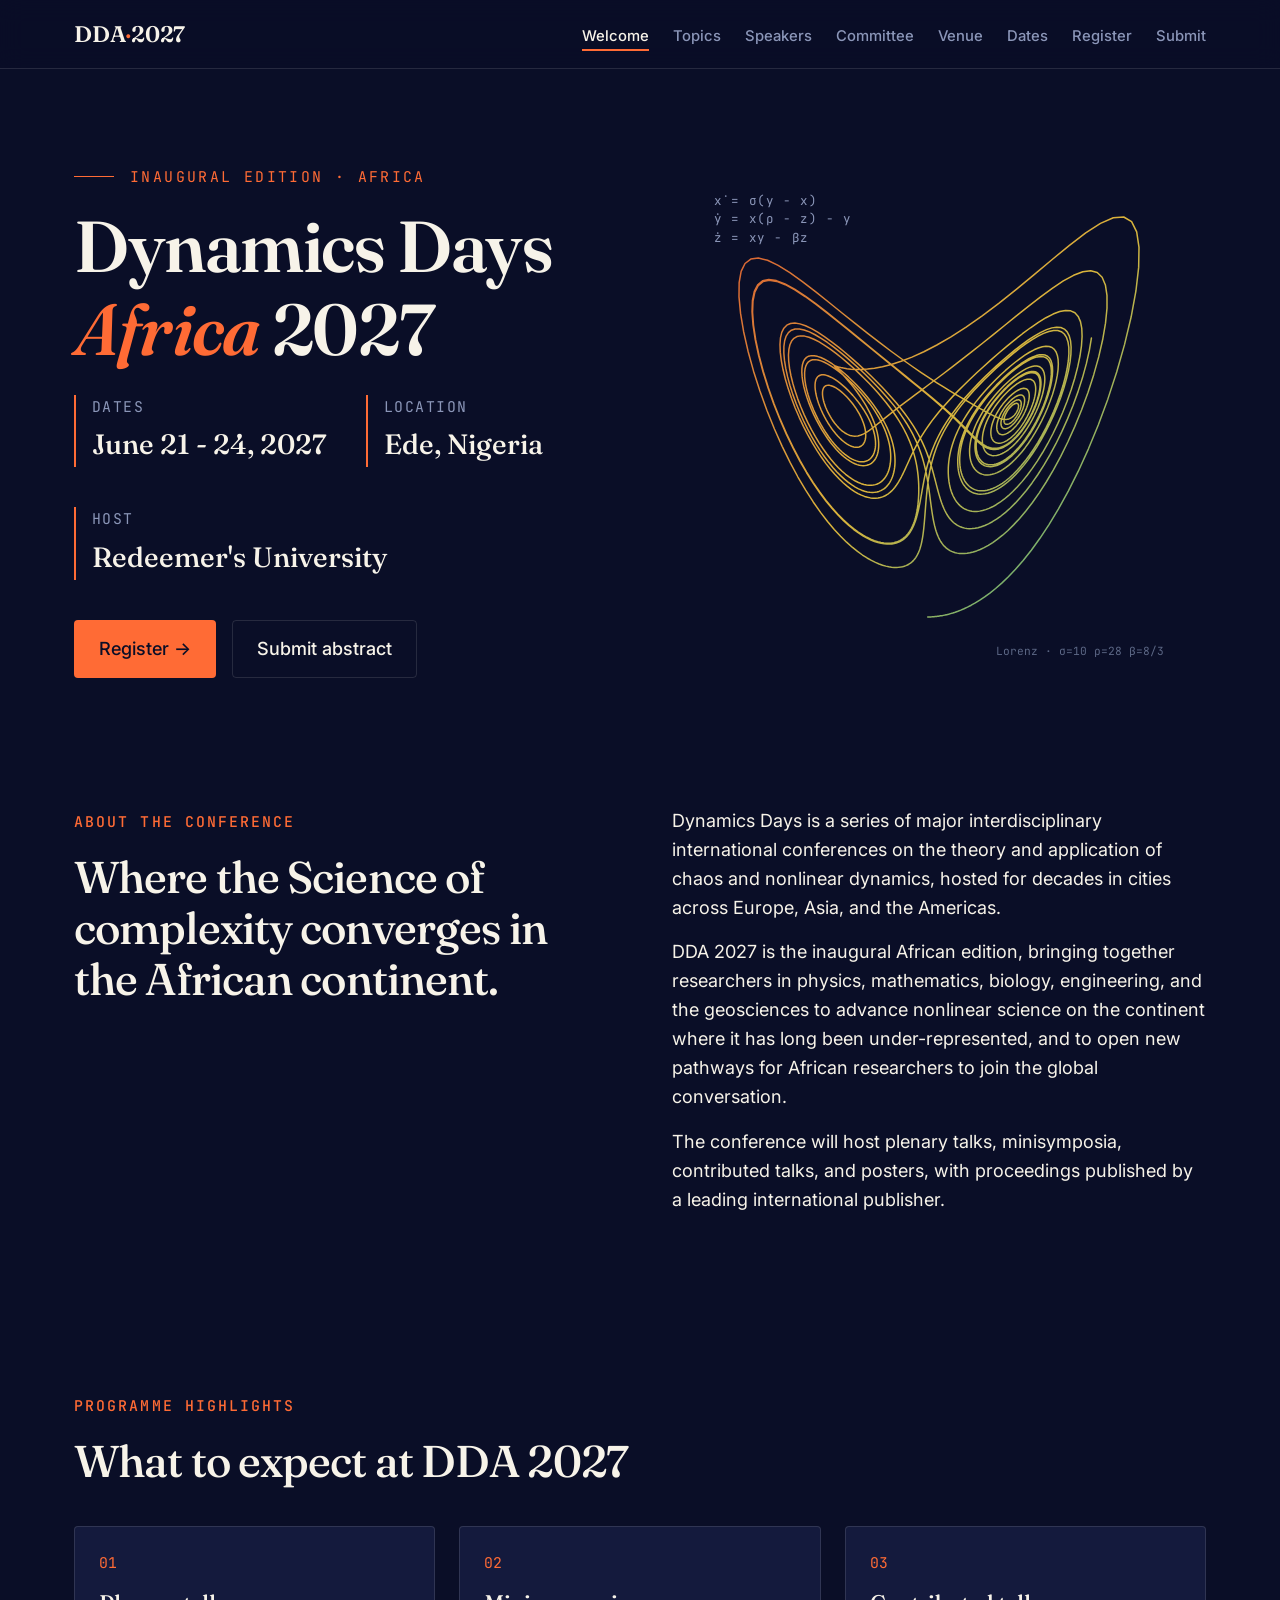
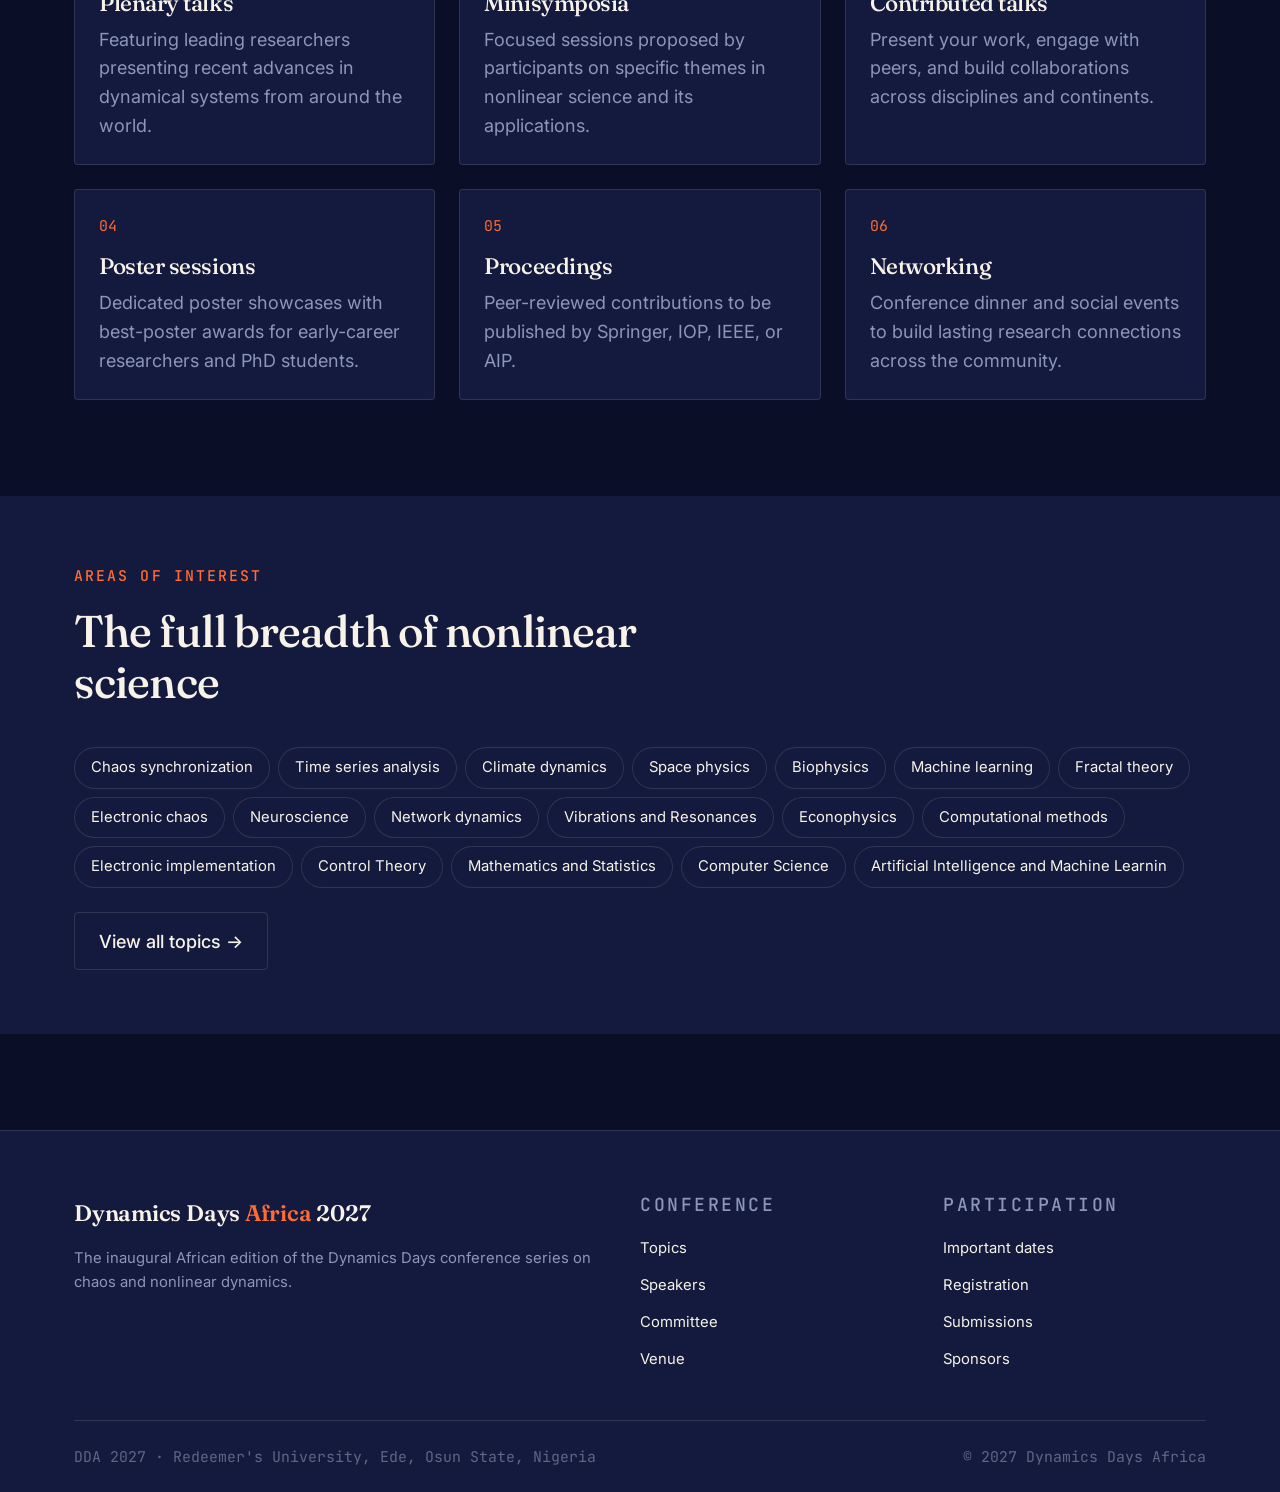
==== commit aa529858: "Update index.html" ====
--- a/index.html
+++ b/index.html
@@ -46,8 +46,7 @@
         <div class="hero-text">
           <div class="hero-meta">Inaugural edition · Africa</div>
           <h1>Dynamics Days <span class="accent">Africa</span> 2027</h1>
-          <p class="hero-tagline">The first African chapter of the international series on chaos, nonlinear dynamics, and complex systems.</p>
-
+          
           <div class="hero-details">
             <div class="hero-detail">
               <div class="hero-detail-label">Dates</div>
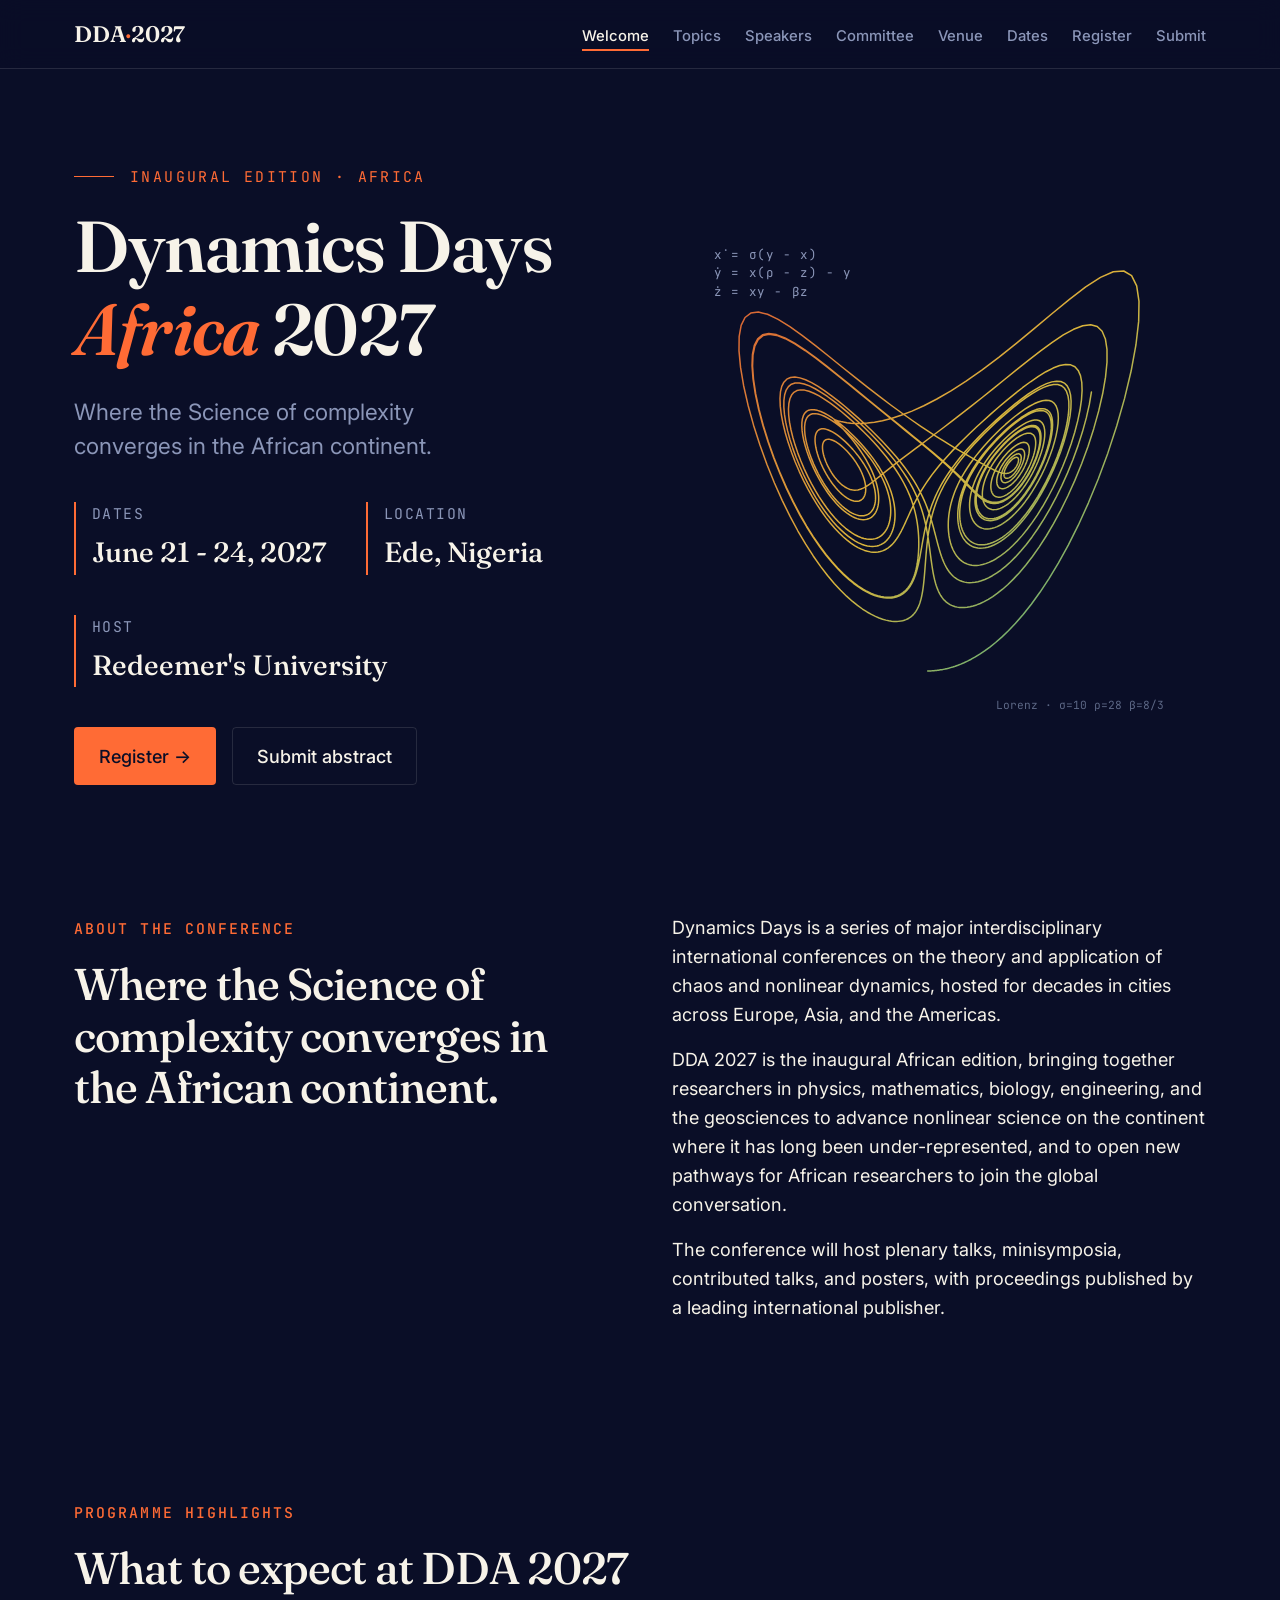
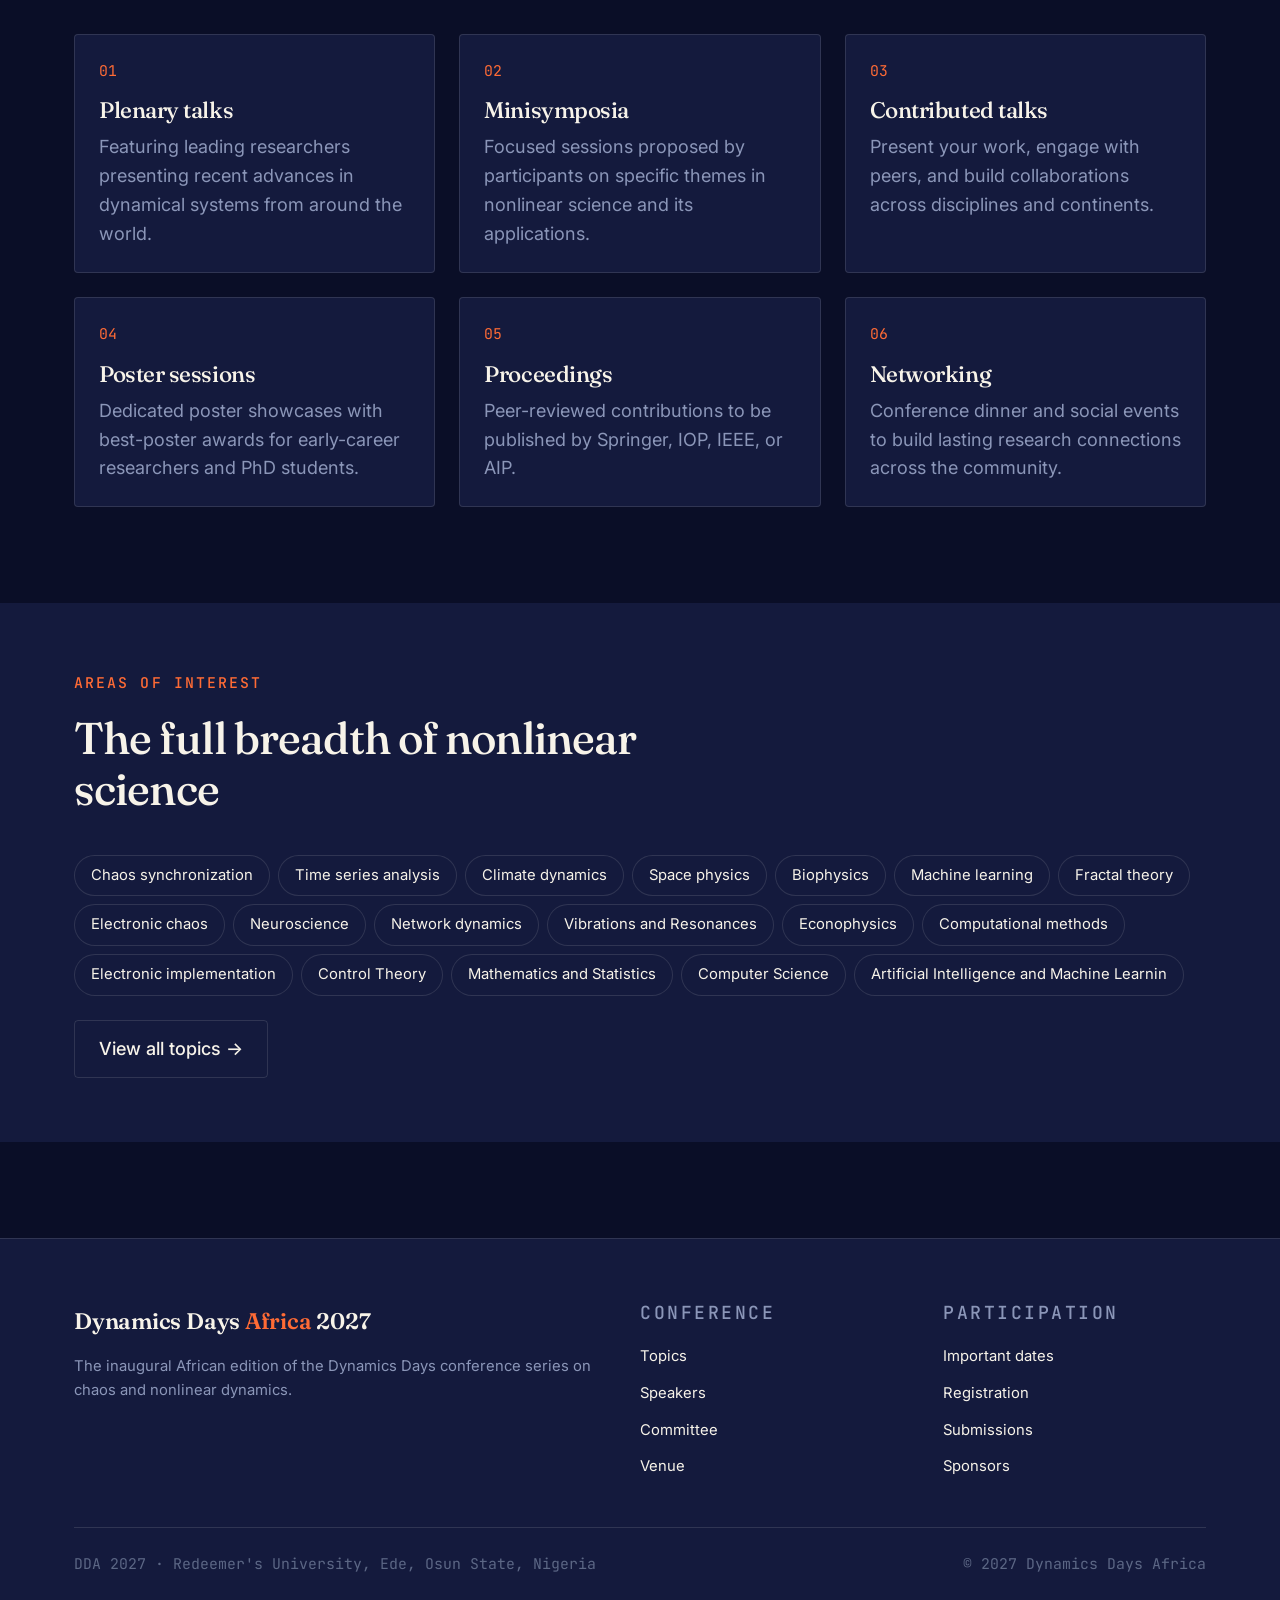
==== commit 9c51ca9c: "Update index.html" ====
--- a/index.html
+++ b/index.html
@@ -46,7 +46,7 @@
         <div class="hero-text">
           <div class="hero-meta">Inaugural edition · Africa</div>
           <h1>Dynamics Days <span class="accent">Africa</span> 2027</h1>
-          
+          <p class="hero-tagline">Where the Science of complexity converges in the African continent.</p>
           <div class="hero-details">
             <div class="hero-detail">
               <div class="hero-detail-label">Dates</div>
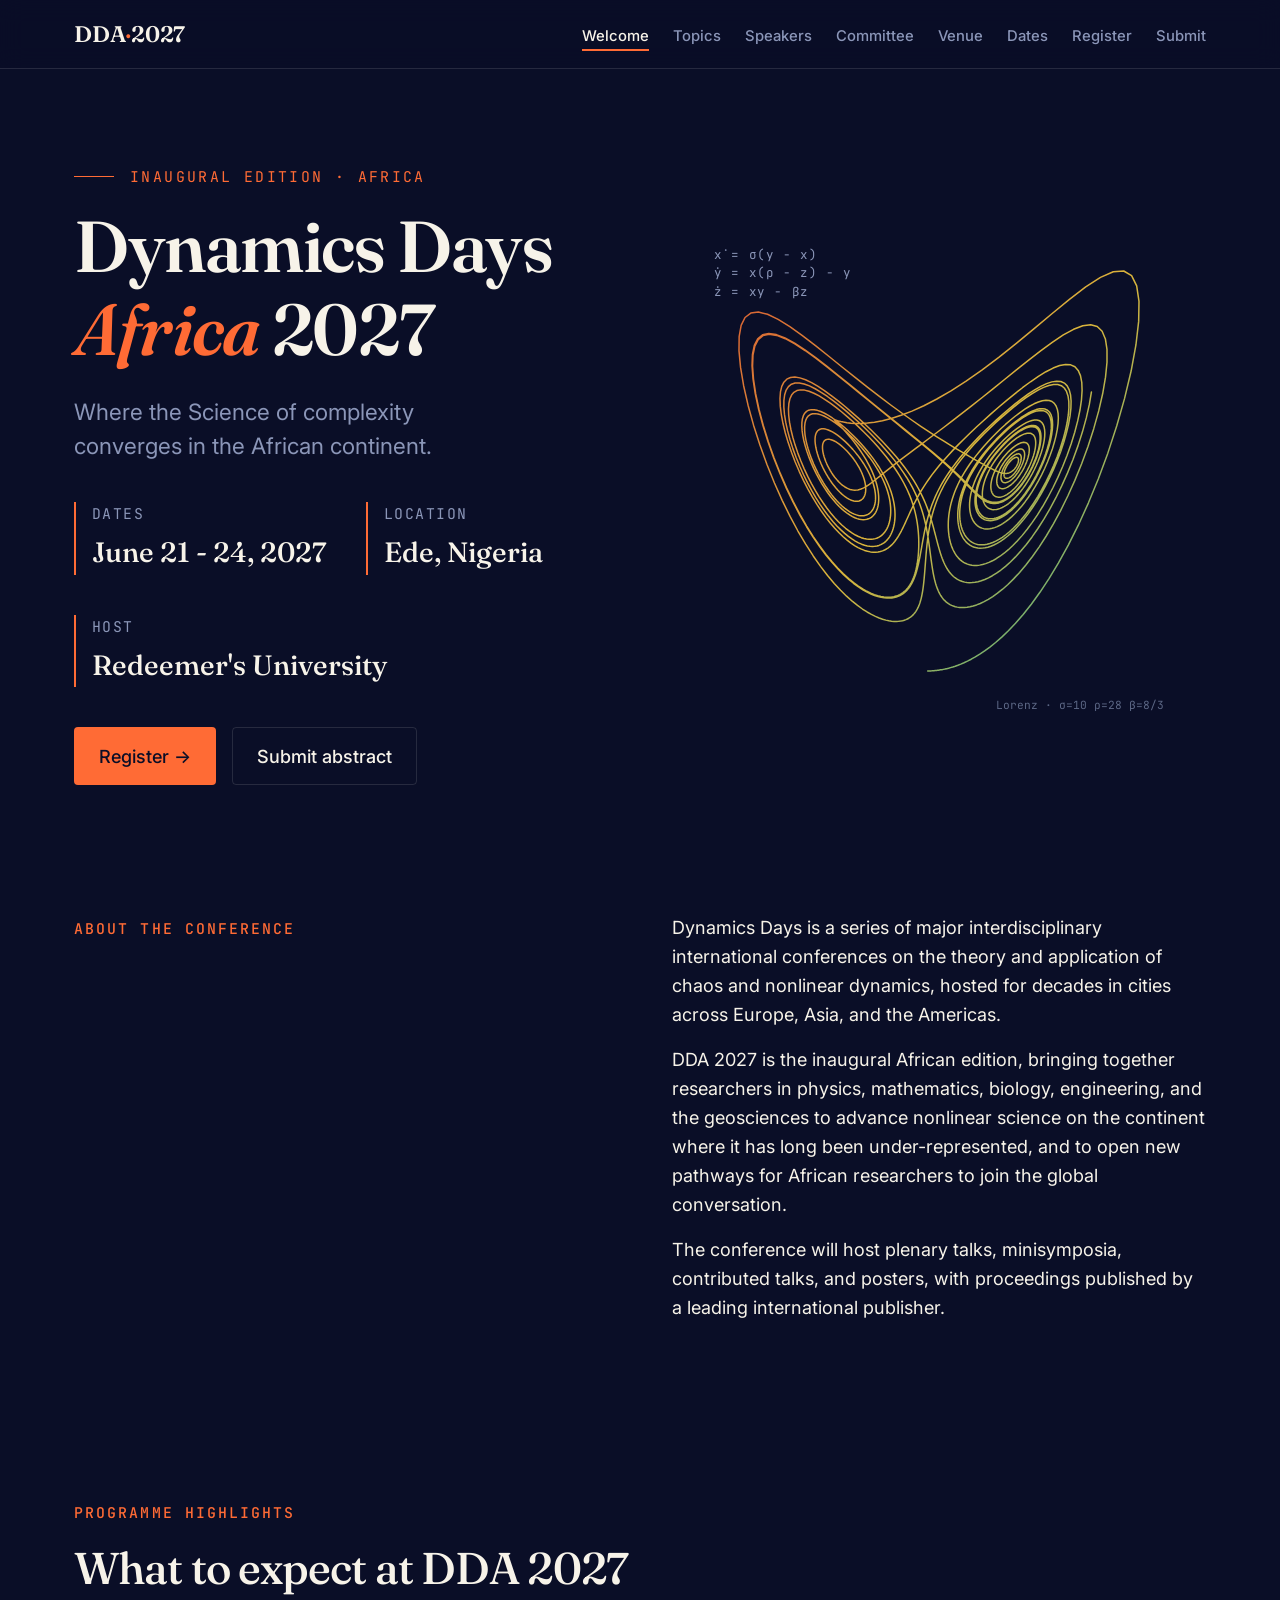
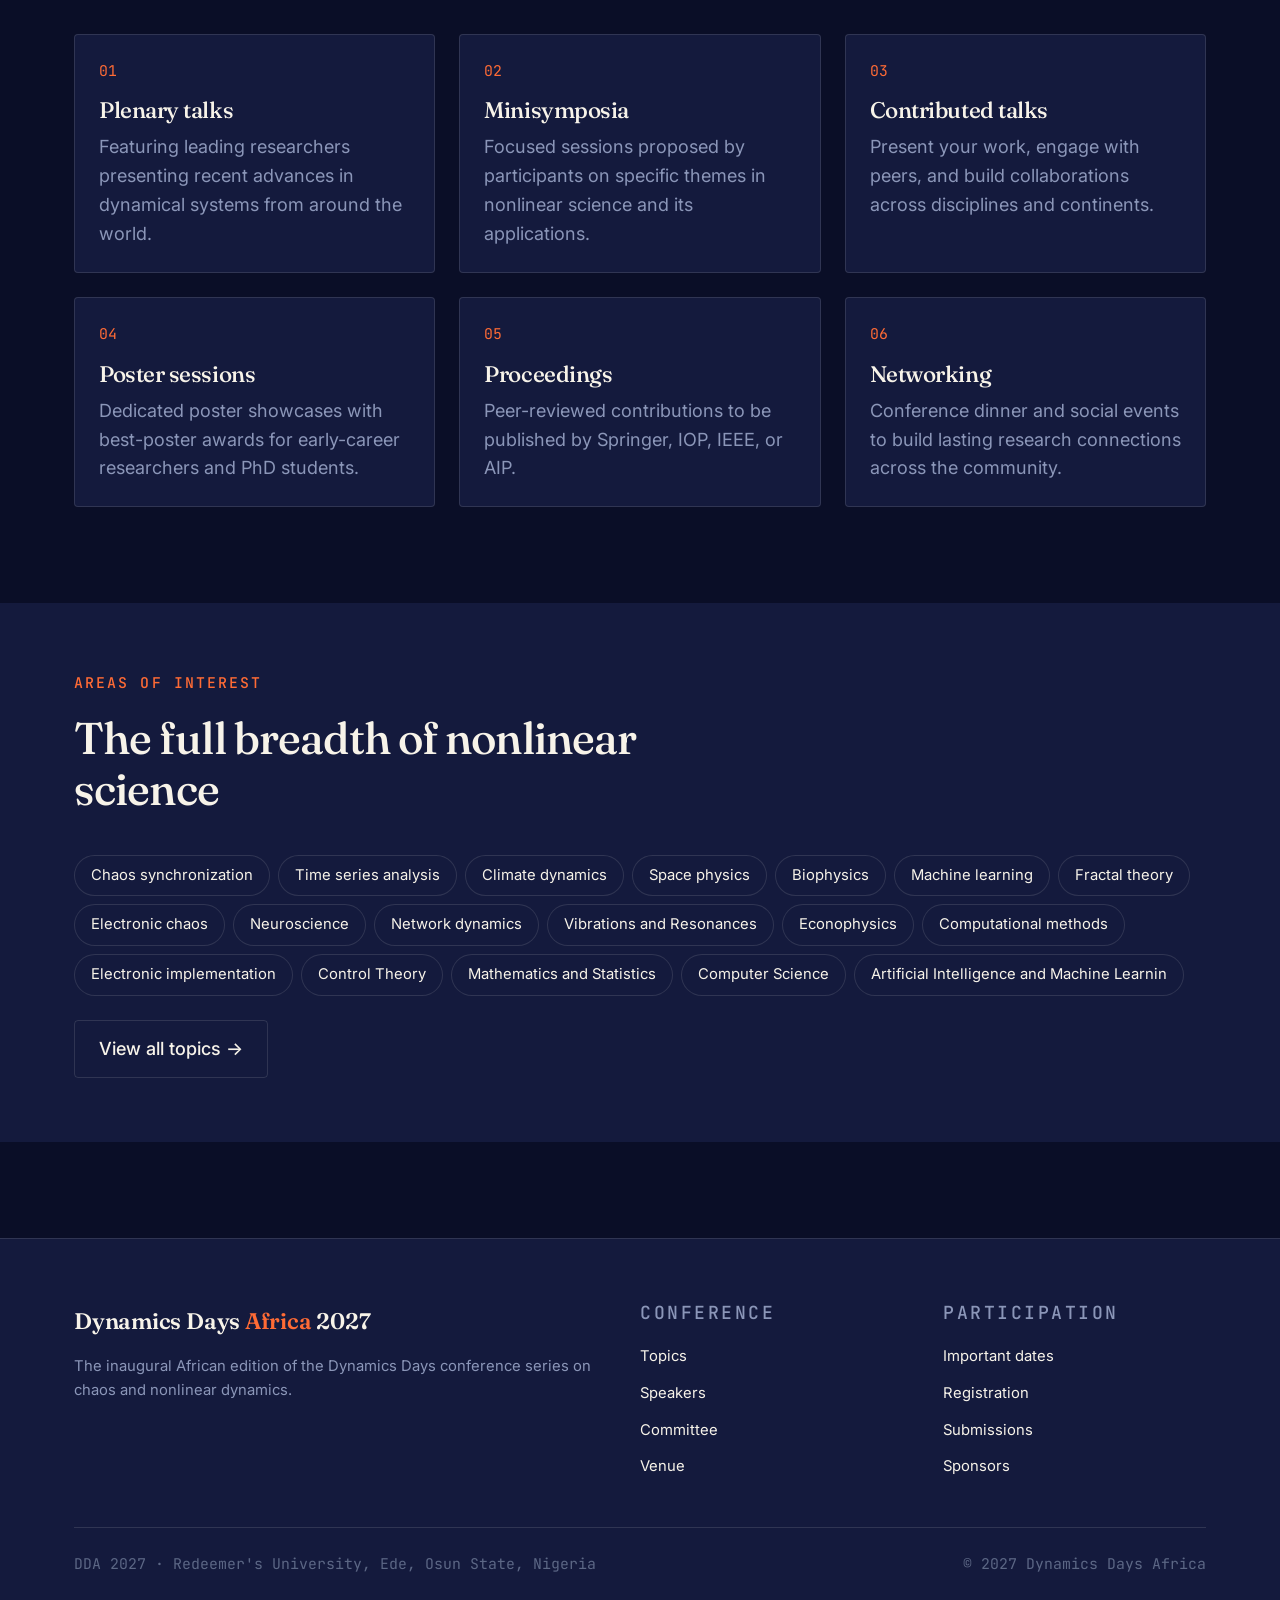
==== commit 7e019c77: "Update index.html" ====
--- a/index.html
+++ b/index.html
@@ -93,7 +93,7 @@
       <div class="grid grid-2" style="gap: var(--gap-5);">
         <div>
           <span class="eyebrow">About the conference</span>
-          <h2 style="margin-top: var(--gap-2); margin-bottom: var(--gap-3);">Where the Science of complexity converges in the African continent.</h2>
+          <!-- <h2 style="margin-top: var(--gap-2); margin-bottom: var(--gap-3);">Where the Science of complexity converges in the African continent.</h2> -->
         </div>
         <div class="prose">
           <p>Dynamics Days is a series of major interdisciplinary international conferences on the theory and application of chaos and nonlinear dynamics, hosted for decades in cities across Europe, Asia, and the Americas.</p>
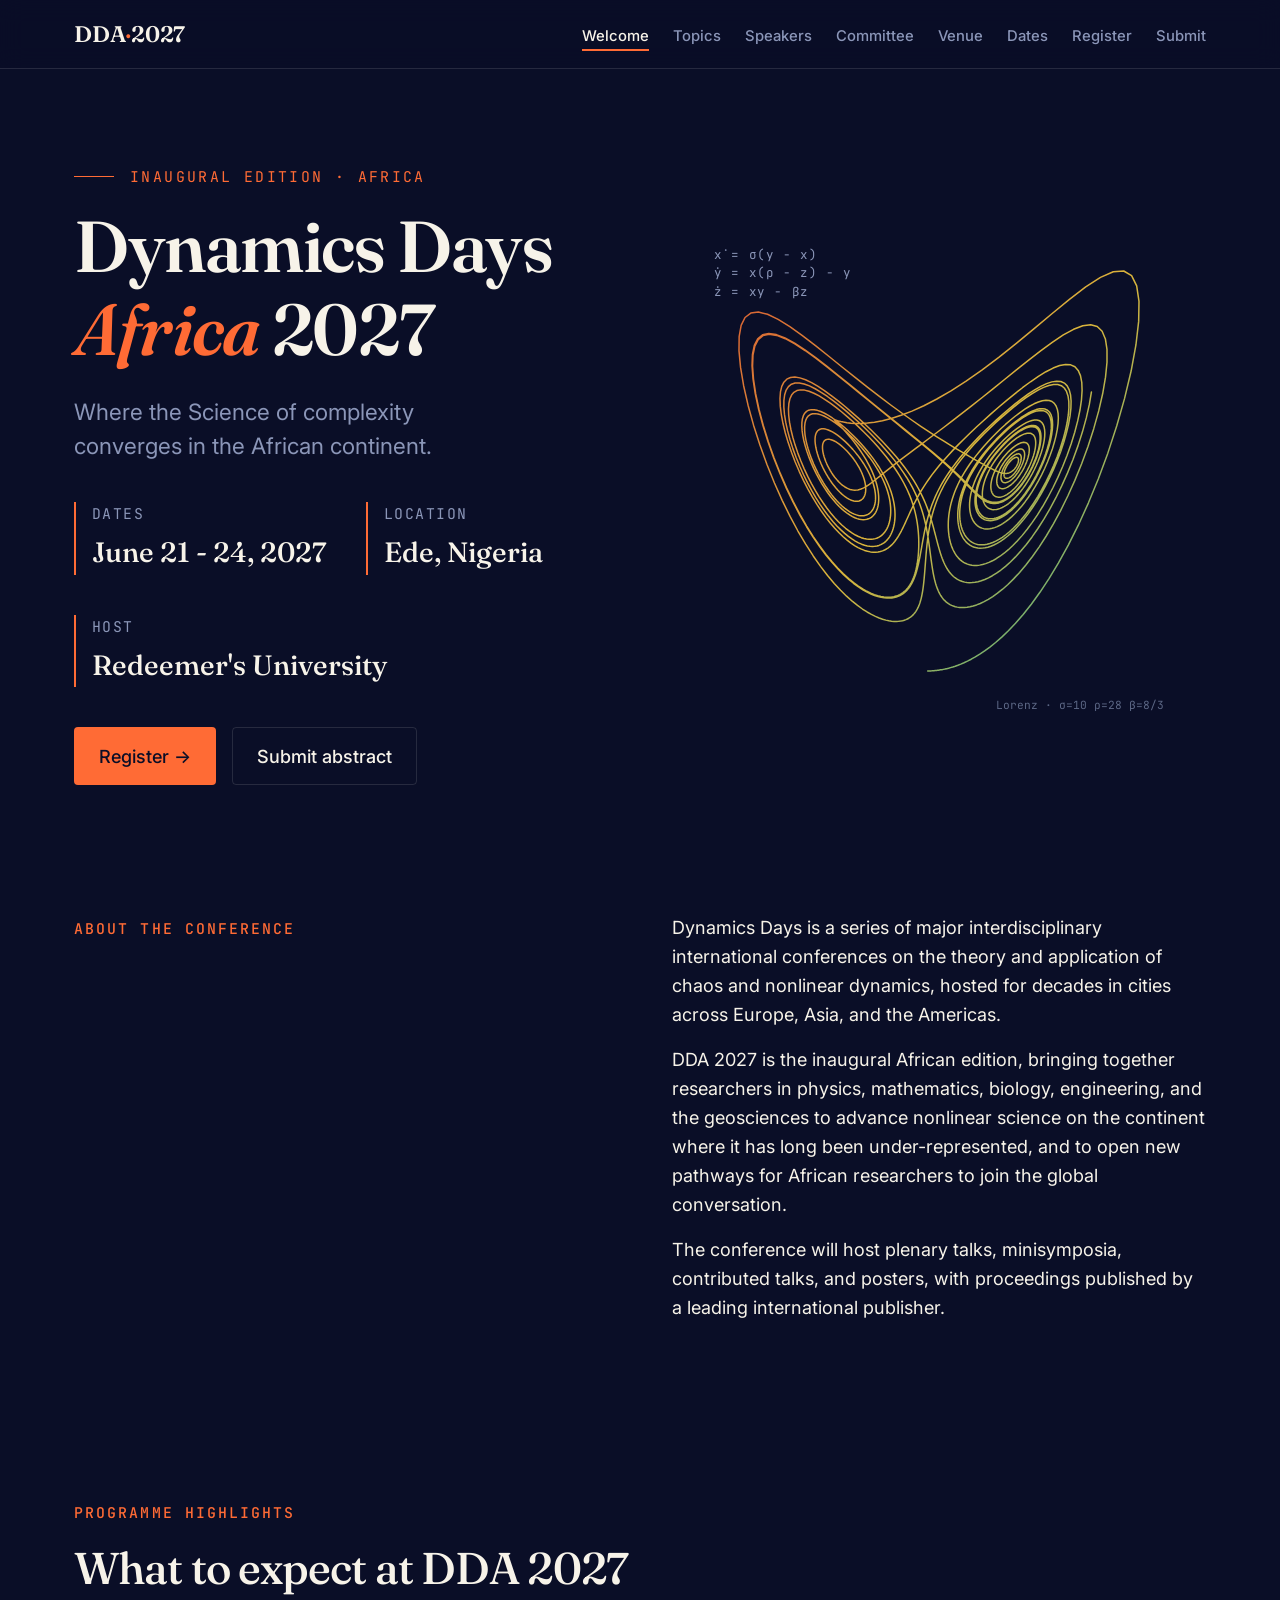
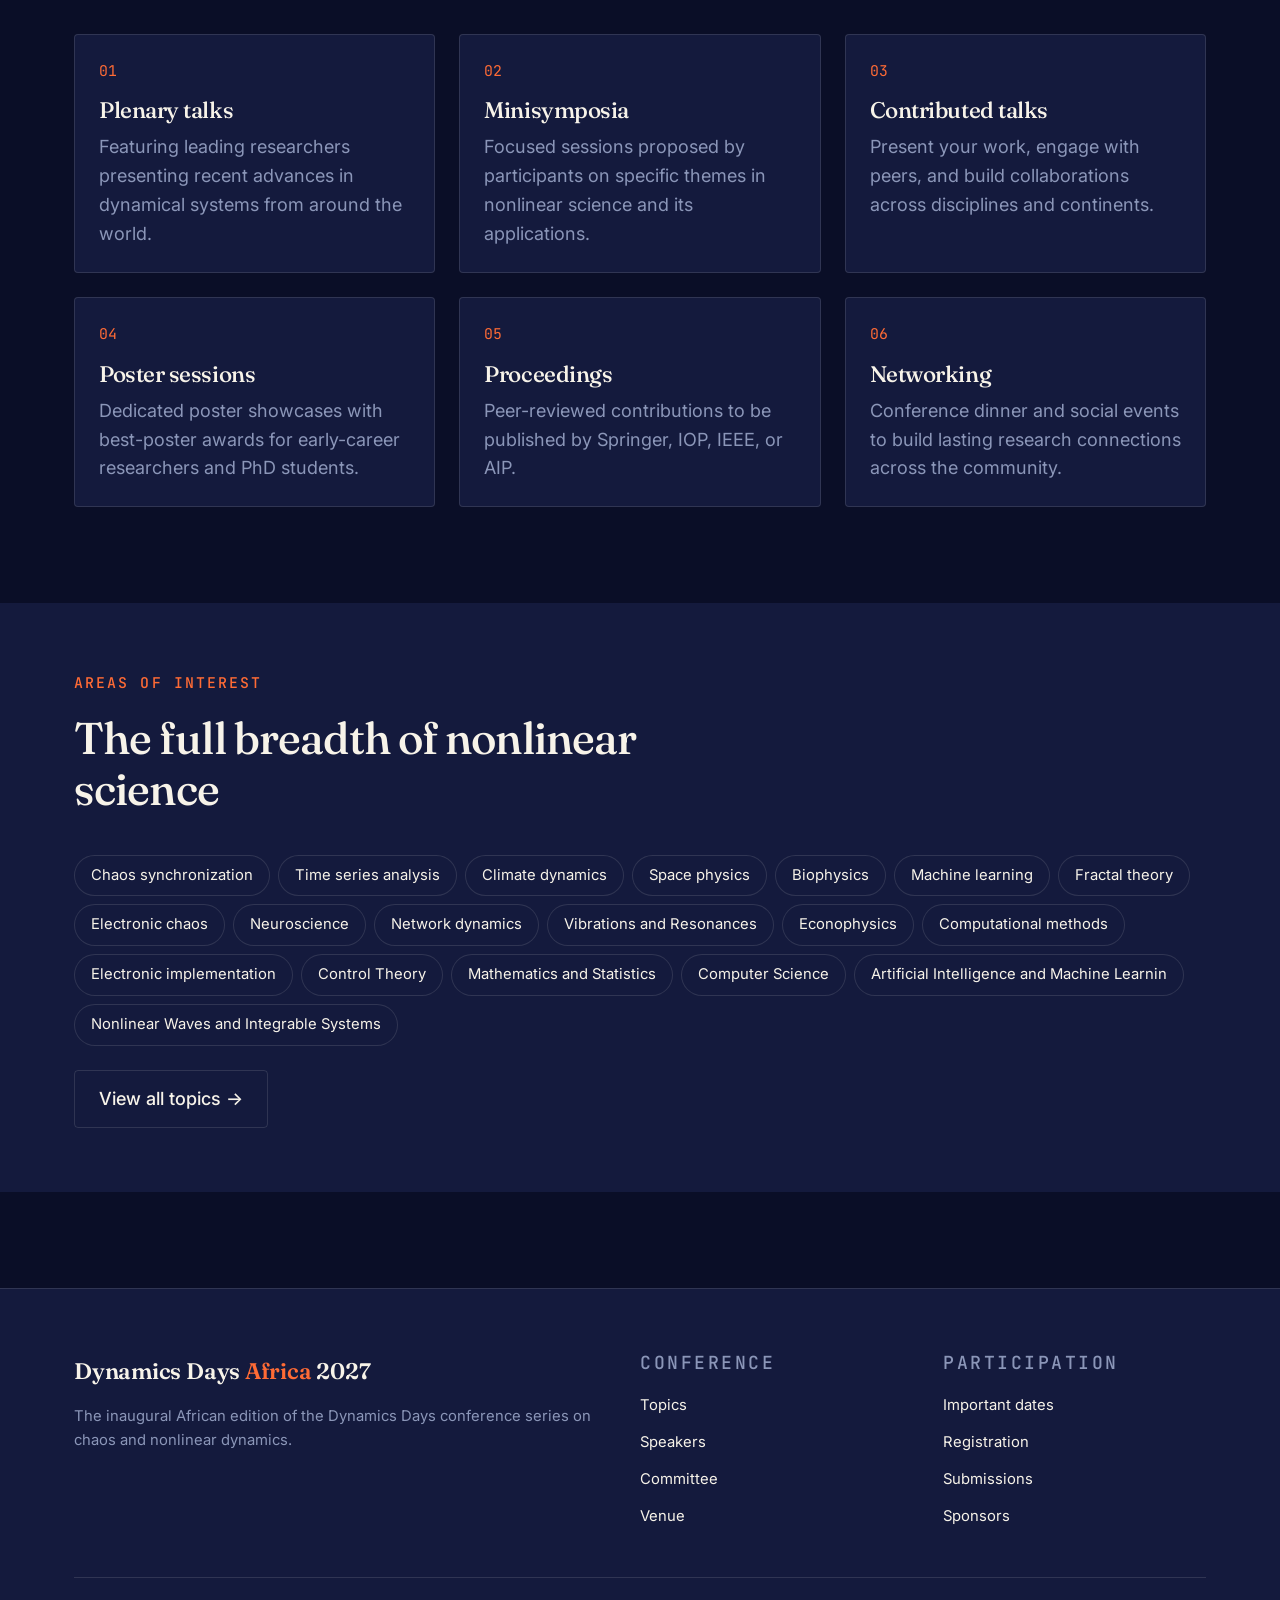
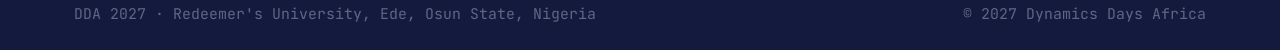
==== commit 4d5c91c2: "Update index.html" ====
--- a/index.html
+++ b/index.html
@@ -174,6 +174,7 @@
         <span class="topic-pill">Mathematics and Statistics </span>
         <span class="topic-pill">Computer Science </span>
         <span class="topic-pill">Artificial Intelligence and Machine Learnin </span>
+        <span class="topic-pill">Nonlinear Waves and Integrable Systems </span>
       </div>
 
       <div style="margin-top: var(--gap-3);">
